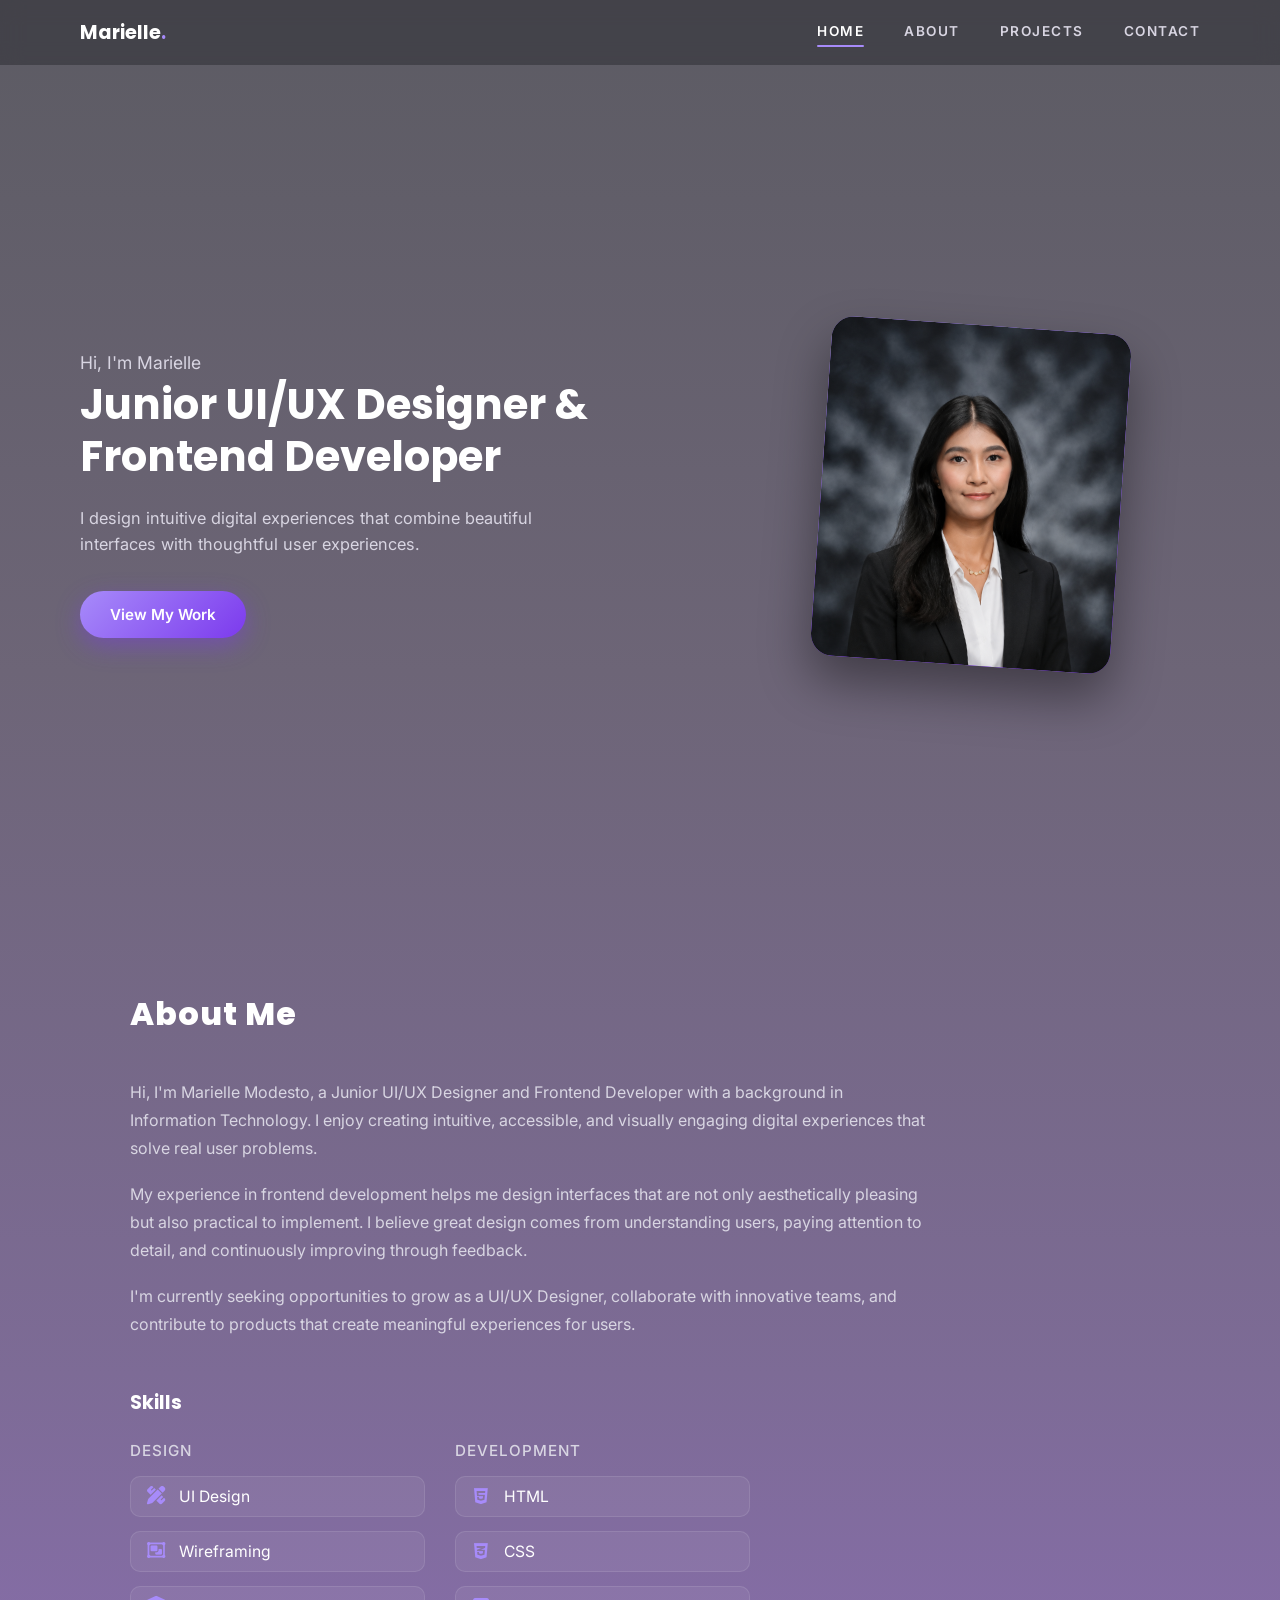
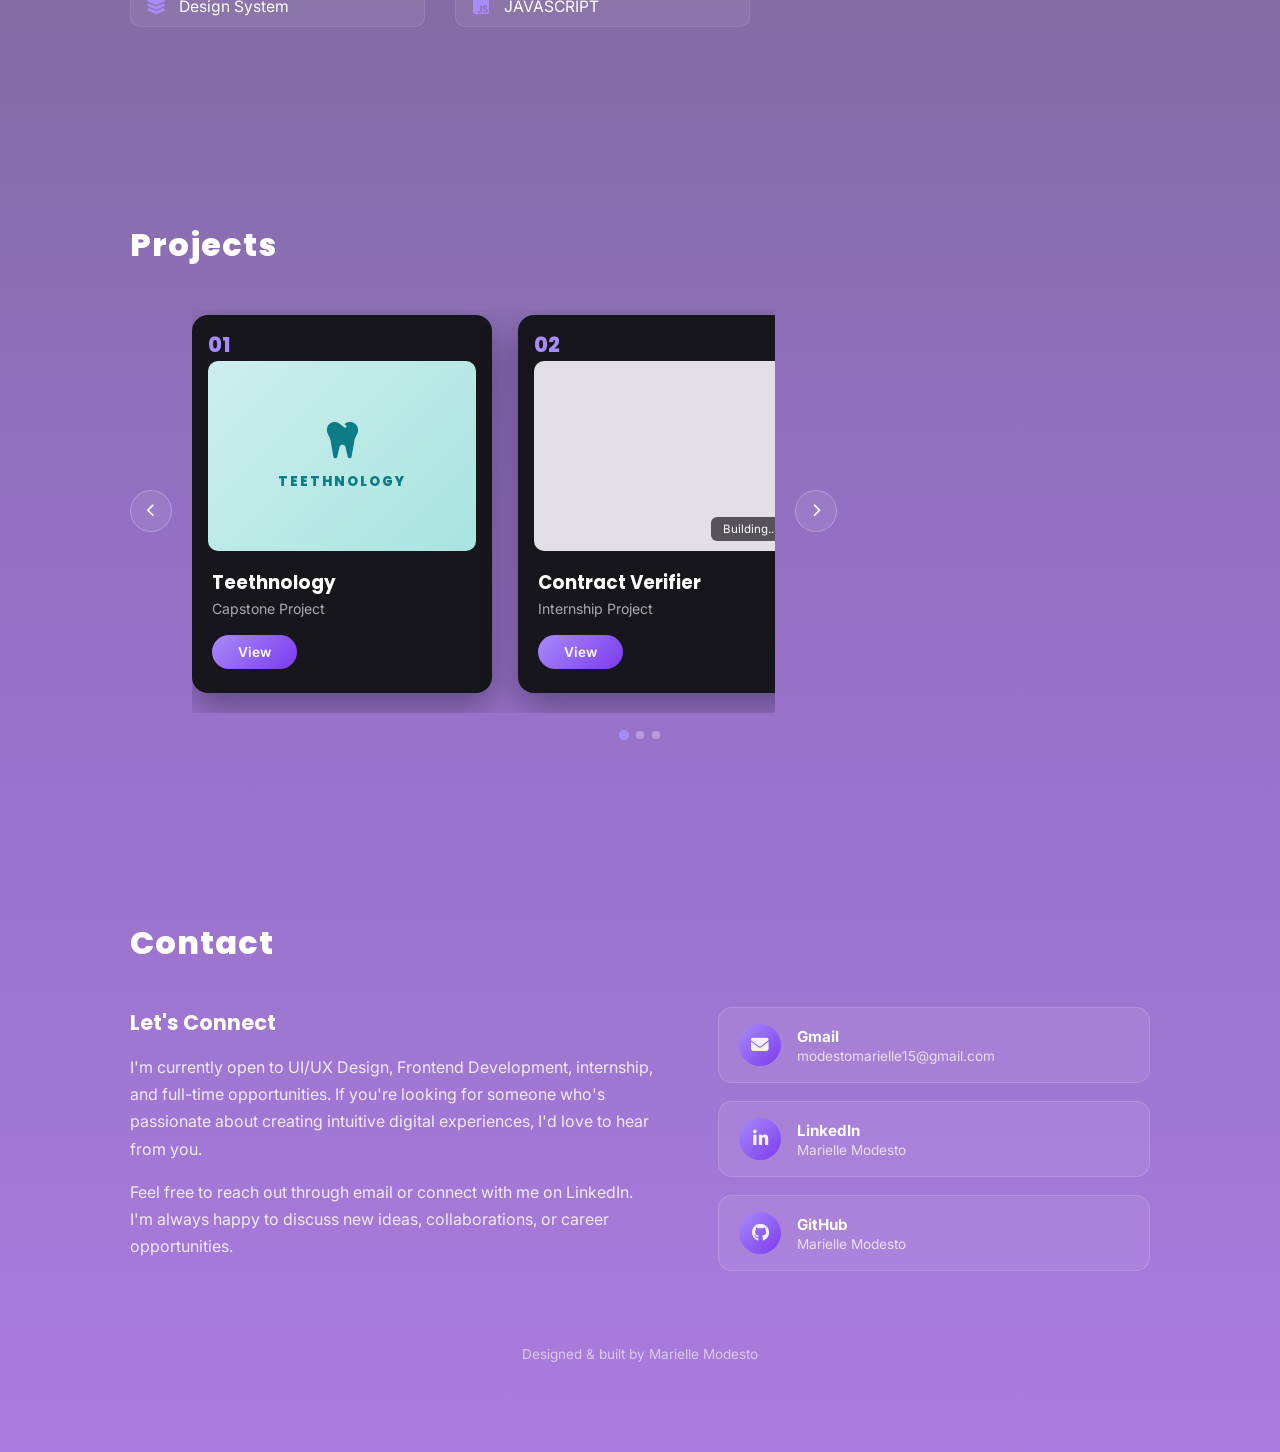
==== Portfolio/index.html @ a18b7d99 "done adding the landing page but not finalized" ====
<!DOCTYPE html>
<html lang="en">
<head>
<meta charset="UTF-8">
<meta name="viewport" content="width=device-width, initial-scale=1.0">
<title>Marielle Modesto | UI/UX Designer & Frontend Developer</title>
<link rel="stylesheet" href="css/landingpage.css">
<link rel="stylesheet" href="https://cdnjs.cloudflare.com/ajax/libs/font-awesome/6.5.1/css/all.min.css">
<link rel="preconnect" href="https://fonts.googleapis.com">
<link href="https://fonts.googleapis.com/css2?family=Poppins:wght@400;500;600;700;800&family=Inter:wght@400;500;600&display=swap" rel="stylesheet">
</head>
<body>

<!-- NAVBAR -->
<header class="navbar" id="navbar">
  <div class="nav-inner">
    <a href="#home" class="logo">Marielle<span>.</span></a>
    <nav class="nav-links" id="navLinks">
      <a href="#home" class="active">Home</a>
      <a href="#about">About</a>
      <a href="#projects">Projects</a>
      <a href="#contact">Contact</a>
    </nav>
    <button class="nav-toggle" id="navToggle" aria-label="Toggle menu">
      <span></span><span></span><span></span>
    </button>
  </div>
</header>

<!-- HERO -->
<section class="hero" id="home">
  <div class="hero-inner">
    <div class="hero-text" data-animate>
      <p class="hero-greet">Hi, I'm Marielle</p>
      <h1 class="hero-title">Junior UI/UX Designer &amp;<br>Frontend Developer</h1>
      <p class="hero-desc">I design intuitive digital experiences that combine beautiful interfaces with thoughtful user experiences.</p>
      <a href="#projects" class="btn-primary">View My Work</a>
    </div>
    <div class="hero-image" data-animate>
      <div class="photo-card">
        <img src="images/profile.png" alt="Portrait of Marielle Modesto">
      </div>
    </div>
  </div>
</section>

<!-- ABOUT -->
<section class="about" id="about">
  <div class="section-inner">
    <h2 class="section-title" data-animate>About Me</h2>

    <div class="about-text" data-animate>
      <p>Hi, I'm Marielle Modesto, a Junior UI/UX Designer and Frontend Developer with a background in Information Technology. I enjoy creating intuitive, accessible, and visually engaging digital experiences that solve real user problems.</p>
      <p>My experience in frontend development helps me design interfaces that are not only aesthetically pleasing but also practical to implement. I believe great design comes from understanding users, paying attention to detail, and continuously improving through feedback.</p>
      <p>I'm currently seeking opportunities to grow as a UI/UX Designer, collaborate with innovative teams, and contribute to products that create meaningful experiences for users.</p>
    </div>

    <div class="skills" data-animate>
      <h3>Skills</h3>
      <div class="skills-grid">
        <div class="skill-group">
          <h4>Design</h4>
          <ul>
            <li><i class="fa-solid fa-pen-ruler"></i> UI Design</li>
            <li><i class="fa-regular fa-object-group"></i> Wireframing</li>
            <li><i class="fa-solid fa-layer-group"></i> Design System</li>
          </ul>
        </div>
        <div class="skill-group">
          <h4>Development</h4>
          <ul>
            <li><i class="fa-brands fa-html5"></i> HTML</li>
            <li><i class="fa-brands fa-css3-alt"></i> CSS</li>
            <li><i class="fa-brands fa-square-js"></i> JAVASCRIPT</li>
          </ul>
        </div>
      </div>
    </div>
  </div>
</section>

<!-- PROJECTS -->
<section class="projects" id="projects">
  <div class="section-inner">
    <h2 class="section-title" data-animate>Projects</h2>

    <div class="carousel-wrap" data-animate>
      <button class="carousel-arrow left" id="prevBtn" aria-label="Previous project">
        <i class="fa-solid fa-chevron-left"></i>
      </button>

      <div class="carousel" id="carousel">

        <article class="project-card">
          <span class="project-num">01</span>
          <div class="project-thumb thumb-teethnology">
            <div class="thumb-mock">
              <i class="fa-solid fa-tooth"></i>
              <p>TEETHNOLOGY</p>
            </div>
          </div>
          <div class="project-body">
            <h3>Teethnology</h3>
            <p>Capstone Project</p>
            <a href="#" class="btn-view">View</a>
          </div>
        </article>

        <article class="project-card">
          <span class="project-num">02</span>
          <div class="project-thumb thumb-placeholder">
            <span class="building-badge">Building....</span>
          </div>
          <div class="project-body">
            <h3>Contract Verifier</h3>
            <p>Internship Project</p>
            <a href="#" class="btn-view">View</a>
          </div>
        </article>

        <article class="project-card">
          <span class="project-num">03</span>
          <div class="project-thumb thumb-placeholder"></div>
          <div class="project-body">
            <h3>Sitetuation</h3>
            <p>Academic Project</p>
            <a href="#" class="btn-view">View</a>
          </div>
        </article>

      </div>

      <button class="carousel-arrow right" id="nextBtn" aria-label="Next project">
        <i class="fa-solid fa-chevron-right"></i>
      </button>
    </div>

    <div class="carousel-dots" id="carouselDots"></div>
  </div>
</section>

<!-- CONTACT -->
<section class="contact" id="contact">
  <div class="section-inner">
    <h2 class="section-title" data-animate>Contact</h2>

    <div class="contact-grid">
      <div class="contact-text" data-animate>
        <h3>Let's Connect</h3>
        <p>I'm currently open to UI/UX Design, Frontend Development, internship, and full-time opportunities. If you're looking for someone who's passionate about creating intuitive digital experiences, I'd love to hear from you.</p>
        <p>Feel free to reach out through email or connect with me on LinkedIn. I'm always happy to discuss new ideas, collaborations, or career opportunities.</p>
      </div>

      <div class="contact-links" data-animate>
        <a href="mailto:modestomarielle15@gmail.com" class="contact-item">
          <span class="icon-circle"><i class="fa-solid fa-envelope"></i></span>
          <span class="contact-detail">
            <strong>Gmail</strong>
            <span>modestomarielle15@gmail.com</span>
          </span>
        </a>
        <a href="#" class="contact-item">
          <span class="icon-circle"><i class="fa-brands fa-linkedin-in"></i></span>
          <span class="contact-detail">
            <strong>LinkedIn</strong>
            <span>Marielle Modesto</span>
          </span>
        </a>
        <a href="#" class="contact-item">
          <span class="icon-circle"><i class="fa-brands fa-github"></i></span>
          <span class="contact-detail">
            <strong>GitHub</strong>
            <span>Marielle Modesto</span>
          </span>
        </a>
      </div>
    </div>

    <p class="footer-note">Designed &amp; built by Marielle Modesto</p>
  </div>
</section>

<button id="backToTop" aria-label="Back to top"><i class="fa-solid fa-arrow-up"></i></button>

<script src="js/scripts.js"></script>
</body>
</html>
---- Portfolio/css/landingpage.css ----
/* ===== RESET & BASE ===== */
* { margin: 0; padding: 0; box-sizing: border-box; }

:root {
  --purple: #8b5cf6;
  --purple-light: #a78bfa;
  --purple-deep: #7c3aed;
  --gray-dark: #5b5b63;
  --gray-mid: #706f7d;
  --text-light: #f4f2f8;
  --text-muted: #d8d5e2;
  --radius: 16px;
  --font-display: 'Poppins', sans-serif;
  --font-body: 'Inter', sans-serif;
}

html { scroll-behavior: smooth; }

body {
  font-family: var(--font-body);
  color: var(--text-light);
  background: linear-gradient(180deg, #5c5b63 0%, #6d6577 22%, #7d6b96 45%, #9370c4 70%, #a97bde 100%);
  overflow-x: hidden;
}

a { text-decoration: none; color: inherit; }
ul { list-style: none; }
img { max-width: 100%; display: block; }

.section-inner {
  max-width: 1100px;
  margin: 0 auto;
  padding: 90px 40px;
}

.section-title {
  font-family: var(--font-display);
  font-weight: 800;
  font-size: 2rem;
  letter-spacing: 1px;
  margin-bottom: 40px;
  color: #fff;
}

/* ===== NAVBAR ===== */
.navbar {
  position: fixed;
  top: 0; left: 0; right: 0;
  z-index: 100;
  background: rgba(55, 54, 61, 0.65);
  backdrop-filter: blur(10px);
  transition: background .3s ease;
}

.nav-inner {
  max-width: 1200px;
  margin: 0 auto;
  padding: 18px 40px;
  display: flex;
  align-items: center;
  justify-content: space-between;
}

.logo {
  font-family: var(--font-display);
  font-weight: 700;
  font-size: 1.2rem;
  color: #fff;
}
.logo span { color: var(--purple-light); }

.nav-links {
  display: flex;
  gap: 40px;
}

.nav-links a {
  font-size: 0.85rem;
  font-weight: 600;
  letter-spacing: 1.5px;
  text-transform: uppercase;
  color: var(--text-muted);
  position: relative;
  padding-bottom: 4px;
  transition: color .25s ease;
}

.nav-links a:hover,
.nav-links a.active {
  color: #fff;
}

.nav-links a.active::after {
  content: "";
  position: absolute;
  left: 0; bottom: -4px;
  width: 100%;
  height: 2px;
  background: var(--purple-light);
  border-radius: 2px;
}

.nav-toggle {
  display: none;
  flex-direction: column;
  gap: 5px;
  background: none;
  border: none;
  cursor: pointer;
}
.nav-toggle span {
  width: 24px;
  height: 2px;
  background: #fff;
  border-radius: 2px;
}

/* ===== HERO ===== */
.hero {
  min-height: 100vh;
  display: flex;
  align-items: center;
  padding-top: 90px;
}

.hero-inner {
  max-width: 1200px;
  margin: 0 auto;
  width: 100%;
  padding: 0 40px;
  display: grid;
  grid-template-columns: 1.15fr 0.85fr;
  align-items: center;
  gap: 40px;
}

.hero-greet {
  font-size: 1.1rem;
  color: var(--text-muted);
  margin-bottom: 6px;
}

.hero-title {
  font-family: var(--font-display);
  font-weight: 700;
  font-size: 2.6rem;
  line-height: 1.25;
  color: #fff;
  margin-bottom: 22px;
}

.hero-desc {
  max-width: 480px;
  color: var(--text-muted);
  font-size: 1.02rem;
  line-height: 1.6;
  margin-bottom: 34px;
}

.btn-primary {
  display: inline-block;
  background: linear-gradient(135deg, var(--purple-light), var(--purple-deep));
  color: #fff;
  font-weight: 600;
  font-size: 0.95rem;
  padding: 14px 30px;
  border-radius: 30px;
  box-shadow: 0 8px 24px rgba(124, 58, 237, 0.45);
  transition: transform .25s ease, box-shadow .25s ease;
}
.btn-primary:hover {
  transform: translateY(-3px);
  box-shadow: 0 12px 30px rgba(124, 58, 237, 0.6);
}

.hero-image {
  display: flex;
  justify-content: center;
}

.photo-card {
  position: relative;
  width: 300px;
  height: 340px;
  border-radius: 22px;
  overflow: hidden;
  transform: rotate(4deg);
  background: linear-gradient(160deg, var(--purple-light), var(--purple-deep) 80%);
  box-shadow: 0 25px 50px rgba(0,0,0,0.4);
  transition: transform .4s ease;
}
.photo-card:hover { transform: rotate(0deg) scale(1.02); }

.photo-card img {
  width: 100%;
  height: 100%;
  object-fit: cover;
  object-position: top center;
}

/* ===== ABOUT ===== */
.about-text p {
  color: var(--text-muted);
  line-height: 1.75;
  margin-bottom: 18px;
  max-width: 800px;
}

.skills { margin-top: 50px; }
.skills h3 {
  font-family: var(--font-display);
  font-size: 1.2rem;
  color: #fff;
  margin-bottom: 24px;
}

.skills-grid {
  display: grid;
  grid-template-columns: repeat(2, minmax(200px, 1fr));
  gap: 30px;
  max-width: 620px;
}

.skill-group h4 {
  font-size: 0.95rem;
  color: var(--text-muted);
  text-transform: uppercase;
  letter-spacing: 1px;
  margin-bottom: 16px;
  font-weight: 500;
}

.skill-group ul li {
  display: flex;
  align-items: center;
  gap: 12px;
  font-size: 0.98rem;
  color: #fff;
  margin-bottom: 14px;
  padding: 10px 14px;
  background: rgba(255,255,255,0.06);
  border: 1px solid rgba(255,255,255,0.1);
  border-radius: 10px;
  transition: transform .2s ease, background .2s ease;
}

.skill-group ul li:hover {
  transform: translateX(6px);
  background: rgba(255,255,255,0.12);
}

.skill-group ul li i {
  font-size: 1.15rem;
  width: 22px;
  text-align: center;
  color: var(--purple-light);
}

/* ===== PROJECTS ===== */
.carousel-wrap {
  position: relative;
  display: flex;
  align-items: center;
  gap: 20px;
}

.carousel {
  display: flex;
  gap: 26px;
  overflow-x: auto;
  scroll-snap-type: x mandatory;
  padding: 6px 4px 20px;
  scrollbar-width: none;
}
.carousel::-webkit-scrollbar { display: none; }

.project-card {
  scroll-snap-align: start;
  flex: 0 0 300px;
  background: #17161c;
  border-radius: var(--radius);
  overflow: hidden;
  position: relative;
  box-shadow: 0 15px 35px rgba(0,0,0,0.35);
  transition: transform .3s ease, box-shadow .3s ease;
}
.project-card:hover {
  transform: translateY(-8px);
  box-shadow: 0 22px 45px rgba(0,0,0,0.5);
}

.project-num {
  position: absolute;
  top: 14px; left: 16px;
  font-family: var(--font-display);
  font-weight: 800;
  font-size: 1.3rem;
  color: var(--purple-light);
  z-index: 2;
}

.project-thumb {
  height: 190px;
  margin: 46px 16px 0;
  border-radius: 10px;
  background: #e7e5ec;
  display: flex;
  align-items: center;
  justify-content: center;
  position: relative;
  overflow: hidden;
}

.thumb-teethnology {
  background: linear-gradient(135deg, #cdeeee, #a9e4de);
}
.thumb-mock {
  display: flex;
  flex-direction: column;
  align-items: center;
  gap: 10px;
  color: #0e7c86;
}
.thumb-mock i { font-size: 2.6rem; }
.thumb-mock p {
  font-family: var(--font-display);
  font-weight: 800;
  letter-spacing: 2px;
  font-size: 0.85rem;
}

.thumb-placeholder { background: #e2e0e6; }

.building-badge {
  position: absolute;
  bottom: 10px; right: 10px;
  background: rgba(60,58,68,0.85);
  color: #fff;
  font-size: 0.72rem;
  padding: 5px 12px;
  border-radius: 6px;
}

.project-body {
  padding: 18px 20px 24px;
}
.project-body h3 {
  font-family: var(--font-display);
  font-size: 1.15rem;
  color: #fff;
  margin-bottom: 4px;
}
.project-body p {
  color: #a9a7b3;
  font-size: 0.88rem;
  margin-bottom: 18px;
}

.btn-view {
  display: inline-block;
  background: linear-gradient(135deg, var(--purple-light), var(--purple-deep));
  color: #fff;
  font-size: 0.85rem;
  font-weight: 600;
  padding: 9px 26px;
  border-radius: 20px;
  transition: transform .2s ease;
}
.btn-view:hover { transform: translateY(-2px); }

.carousel-arrow {
  flex: 0 0 auto;
  width: 42px; height: 42px;
  border-radius: 50%;
  border: 1px solid rgba(255,255,255,0.25);
  background: rgba(255,255,255,0.08);
  color: #fff;
  cursor: pointer;
  display: flex;
  align-items: center;
  justify-content: center;
  transition: background .2s ease, transform .2s ease;
}
.carousel-arrow:hover { background: rgba(255,255,255,0.2); transform: scale(1.08); }

.carousel-dots {
  display: flex;
  gap: 8px;
  justify-content: center;
  margin-top: 18px;
}
.dot {
  width: 8px; height: 8px;
  border-radius: 50%;
  background: rgba(255,255,255,0.3);
  cursor: pointer;
  transition: background .2s ease, transform .2s ease;
}
.dot.active { background: var(--purple-light); transform: scale(1.3); }

/* ===== CONTACT ===== */
.contact-grid {
  display: grid;
  grid-template-columns: 1.1fr 0.9fr;
  gap: 60px;
}

.contact-text h3 {
  font-family: var(--font-display);
  font-size: 1.3rem;
  margin-bottom: 16px;
  color: #fff;
}
.contact-text p {
  color: rgba(255,255,255,0.85);
  line-height: 1.7;
  margin-bottom: 16px;
}

.contact-links {
  display: flex;
  flex-direction: column;
  gap: 18px;
}

.contact-item {
  display: flex;
  align-items: center;
  gap: 16px;
  background: rgba(255,255,255,0.08);
  border: 1px solid rgba(255,255,255,0.15);
  padding: 16px 20px;
  border-radius: 14px;
  transition: transform .2s ease, background .2s ease;
}
.contact-item:hover {
  transform: translateX(6px);
  background: rgba(255,255,255,0.16);
}

.icon-circle {
  width: 42px; height: 42px;
  border-radius: 50%;
  background: linear-gradient(135deg, var(--purple-light), var(--purple-deep));
  display: flex;
  align-items: center;
  justify-content: center;
  font-size: 1.1rem;
  flex-shrink: 0;
}

.contact-detail {
  display: flex;
  flex-direction: column;
  gap: 2px;
}
.contact-detail strong { font-size: 0.95rem; color: #fff; }
.contact-detail span { font-size: 0.85rem; color: rgba(255,255,255,0.75); }

.footer-note {
  text-align: center;
  margin-top: 70px;
  color: rgba(255,255,255,0.6);
  font-size: 0.85rem;
}

/* ===== BACK TO TOP ===== */
#backToTop {
  position: fixed;
  bottom: 28px; right: 28px;
  width: 46px; height: 46px;
  border-radius: 50%;
  border: none;
  background: linear-gradient(135deg, var(--purple-light), var(--purple-deep));
  color: #fff;
  font-size: 1.1rem;
  cursor: pointer;
  opacity: 0;
  visibility: hidden;
  transform: translateY(10px);
  transition: all .3s ease;
  z-index: 90;
  box-shadow: 0 10px 25px rgba(0,0,0,0.35);
}
#backToTop.show { opacity: 1; visibility: visible; transform: translateY(0); }

/* ===== SCROLL ANIMATIONS ===== */
[data-animate] {
  opacity: 0;
  transform: translateY(24px);
  transition: opacity .7s ease, transform .7s ease;
}
[data-animate].in-view {
  opacity: 1;
  transform: translateY(0);
}

/* ===== RESPONSIVE ===== */
@media (max-width: 900px) {
  .hero-inner { grid-template-columns: 1fr; text-align: center; }
  .hero-desc { margin-left: auto; margin-right: auto; }
  .hero-image { order: -1; }
  .skills-grid { grid-template-columns: 1fr; }
  .contact-grid { grid-template-columns: 1fr; }
}

@media (max-width: 720px) {
  .nav-links {
    position: absolute;
    top: 100%; left: 0; right: 0;
    background: rgba(40,39,46,0.97);
    flex-direction: column;
    align-items: center;
    padding: 24px 0;
    gap: 22px;
    transform: translateY(-140%);
    transition: transform .3s ease;
  }
  .nav-links.open { transform: translateY(0); }
  .nav-toggle { display: flex; }
  .hero-title { font-size: 2rem; }
  .section-inner { padding: 70px 24px; }
  .photo-card { width: 240px; height: 270px; }
}
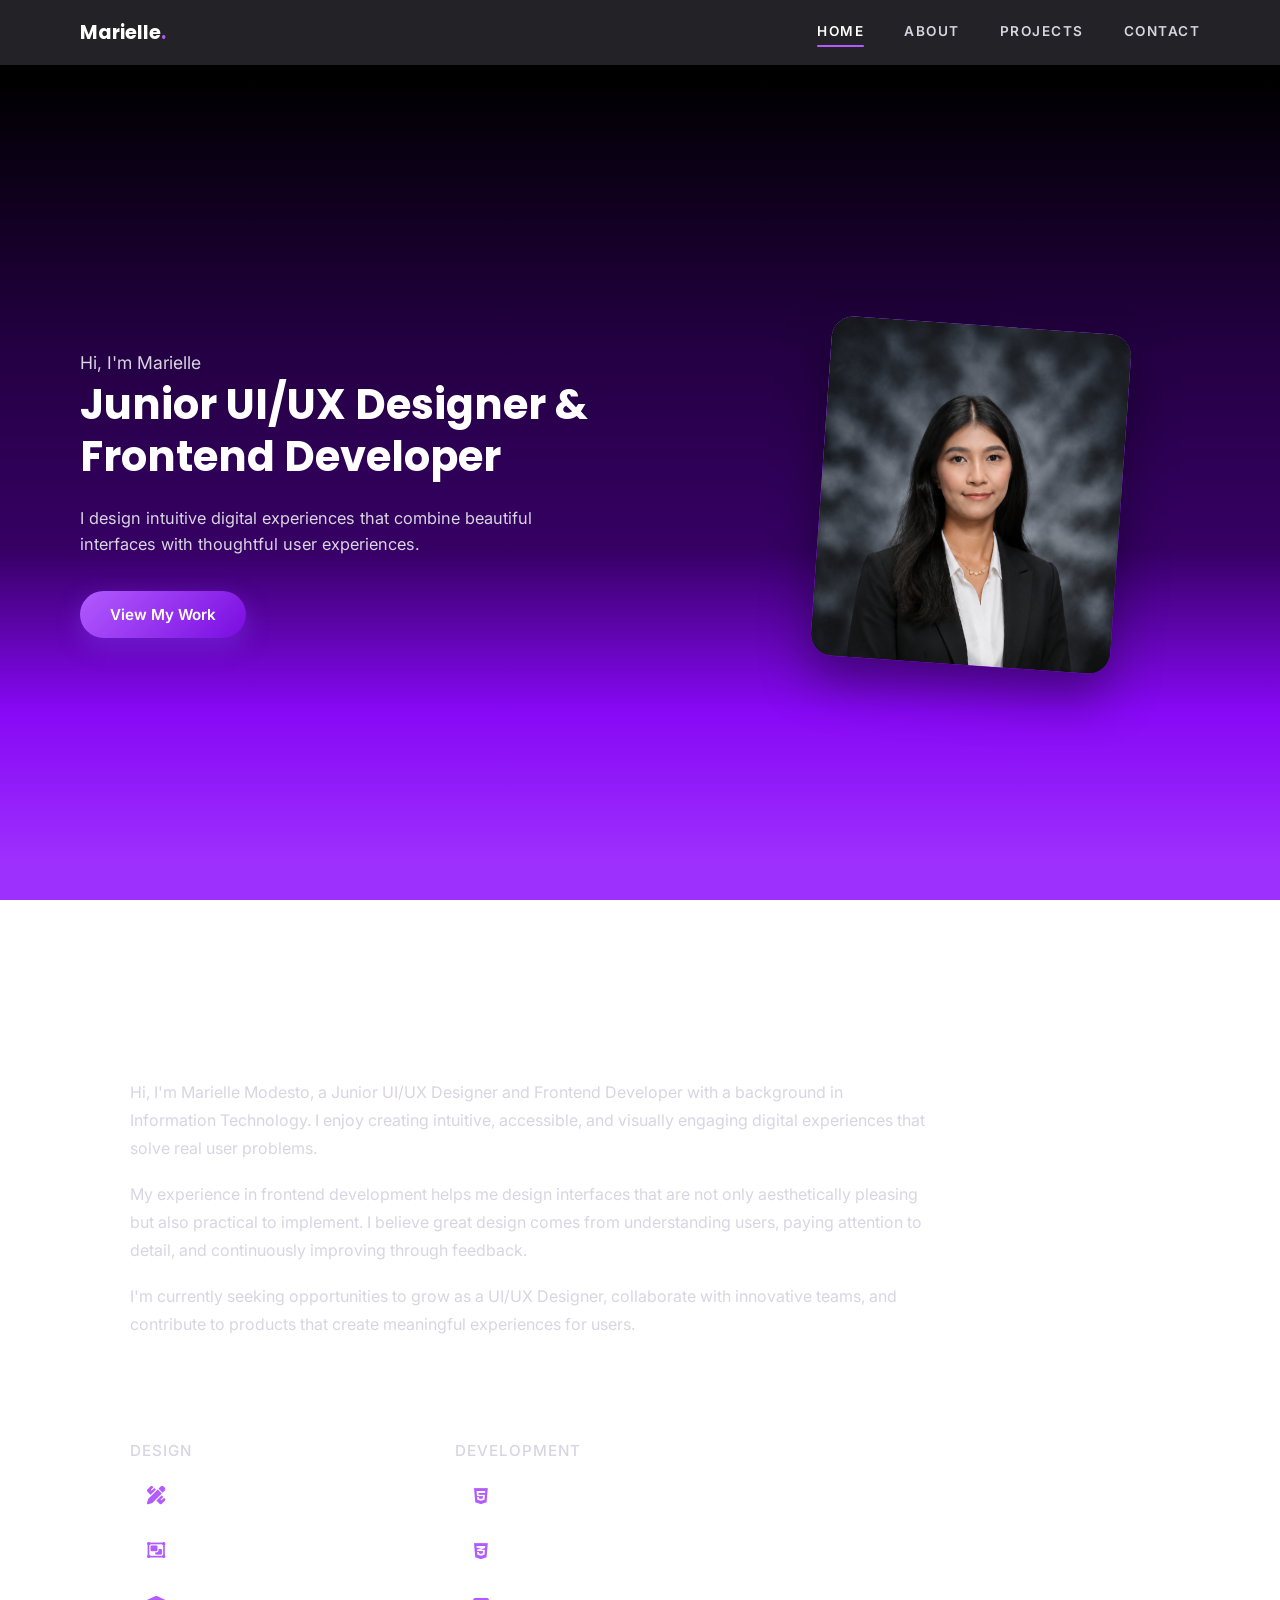
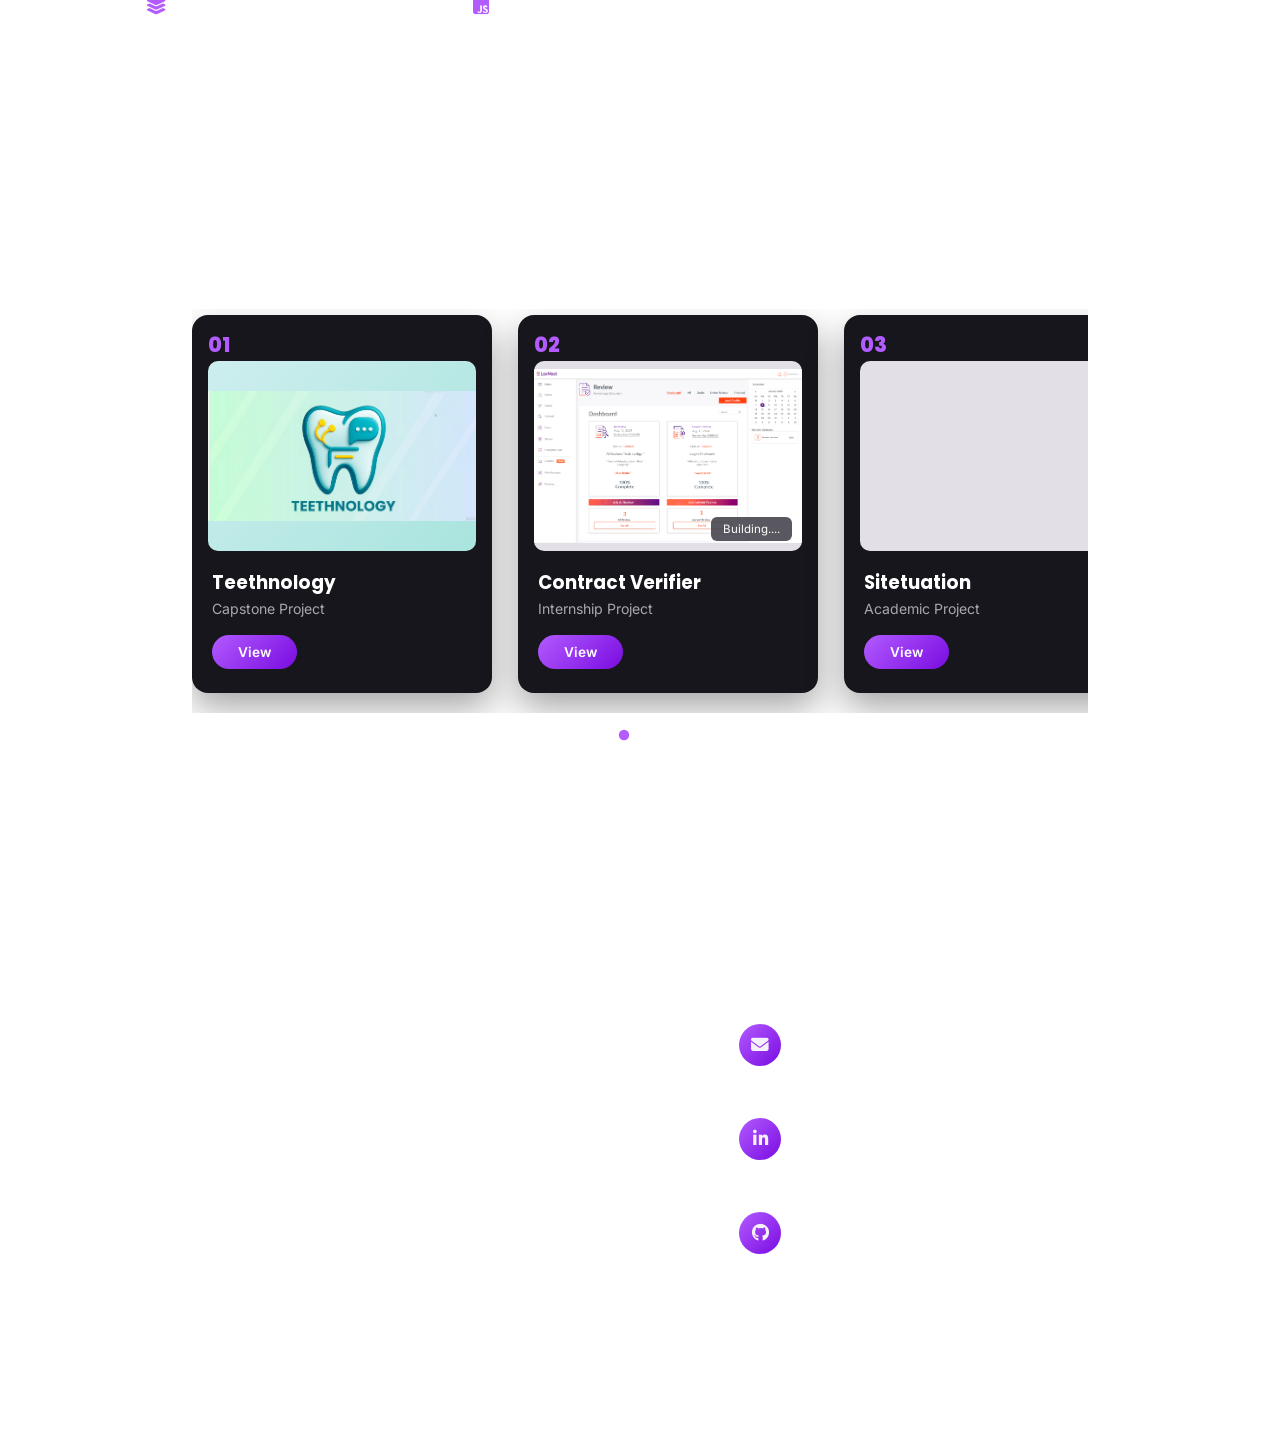
==== commit 2bb0a373: "adding images" ====
--- a/Portfolio/index.html
+++ b/Portfolio/index.html
@@ -95,8 +95,8 @@
           <span class="project-num">01</span>
           <div class="project-thumb thumb-teethnology">
             <div class="thumb-mock">
-              <i class="fa-solid fa-tooth"></i>
-              <p>TEETHNOLOGY</p>
+              <img src="images/Teethnology_logo.png" alt="Teethnology Project">
+              
             </div>
           </div>
           <div class="project-body">
@@ -109,6 +109,9 @@
         <article class="project-card">
           <span class="project-num">02</span>
           <div class="project-thumb thumb-placeholder">
+            <div class="thumb-mock">
+              <img src="images/Dashboard.png" alt="Contract Verifier Project">
+            </div>
             <span class="building-badge">Building....</span>
           </div>
           <div class="project-body">
--- a/Portfolio/css/landingpage.css
+++ b/Portfolio/css/landingpage.css
@@ -2,9 +2,9 @@
 * { margin: 0; padding: 0; box-sizing: border-box; }
 
 :root {
-  --purple: #8b5cf6;
-  --purple-light: #a78bfa;
-  --purple-deep: #7c3aed;
+  --purple: #9e30fe;
+  --purple-light: #b25bff;
+  --purple-deep: #7a0ce0;
   --gray-dark: #5b5b63;
   --gray-mid: #706f7d;
   --text-light: #f4f2f8;
@@ -19,7 +19,8 @@
 body {
   font-family: var(--font-body);
   color: var(--text-light);
-  background: linear-gradient(180deg, #5c5b63 0%, #6d6577 22%, #7d6b96 45%, #9370c4 70%, #a97bde 100%);
+  background: linear-gradient(180deg, #000000 9%, #240043 39%, #360064 61%, #8708f5 79%, #9e30fe 96%);
+  background-attachment: fixed;
   overflow-x: hidden;
 }
 
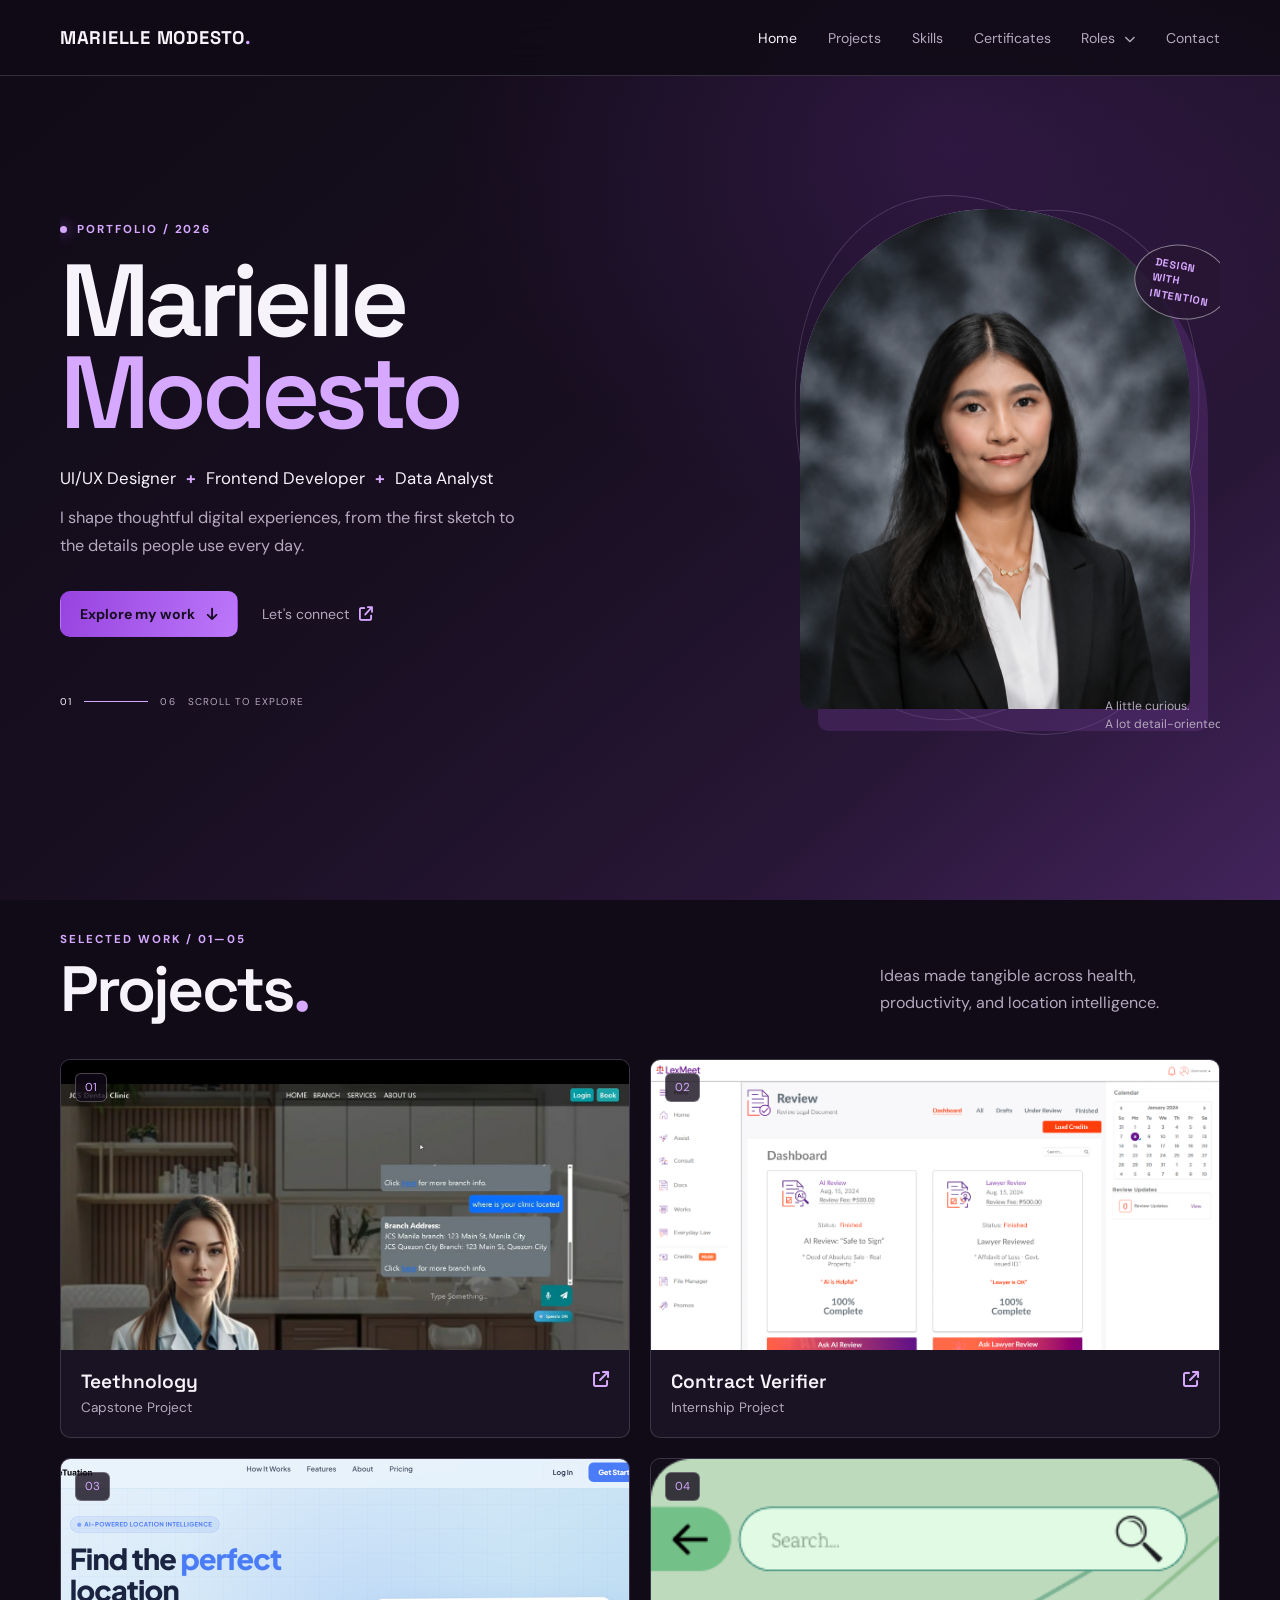
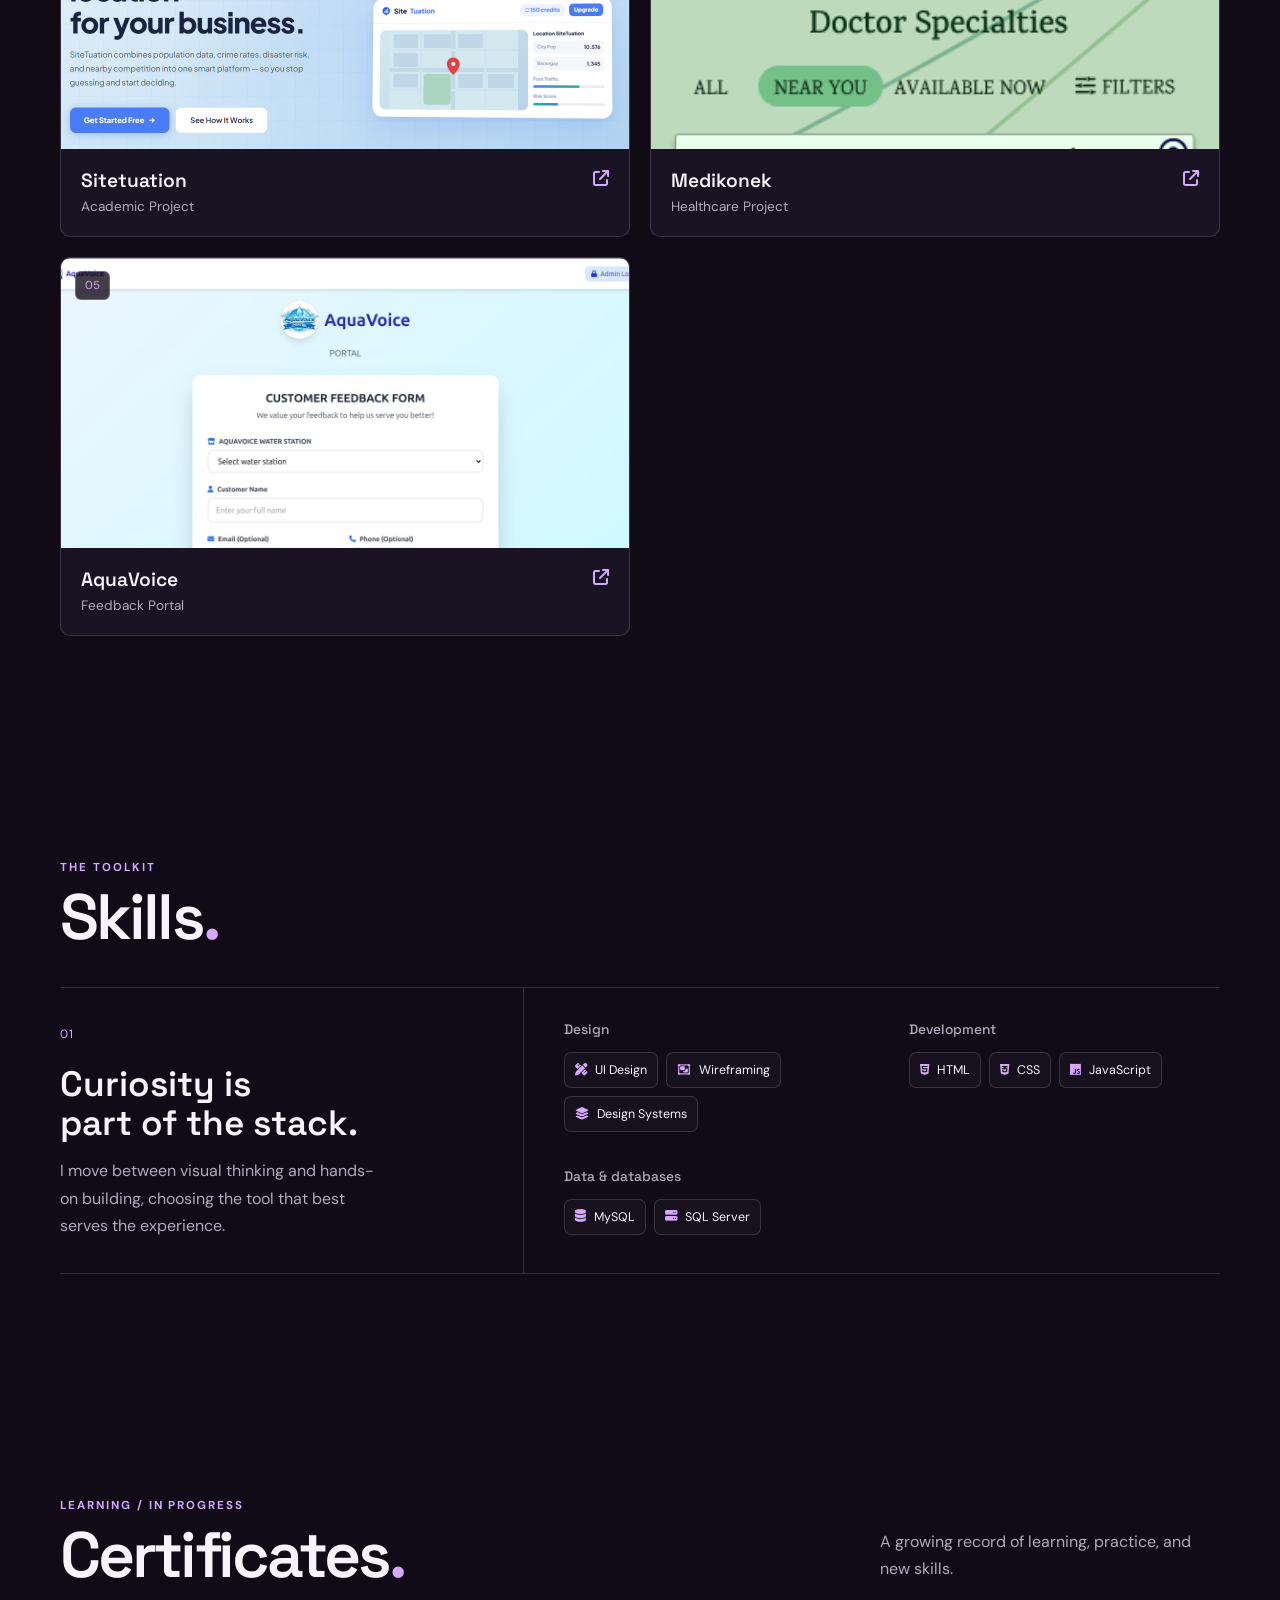
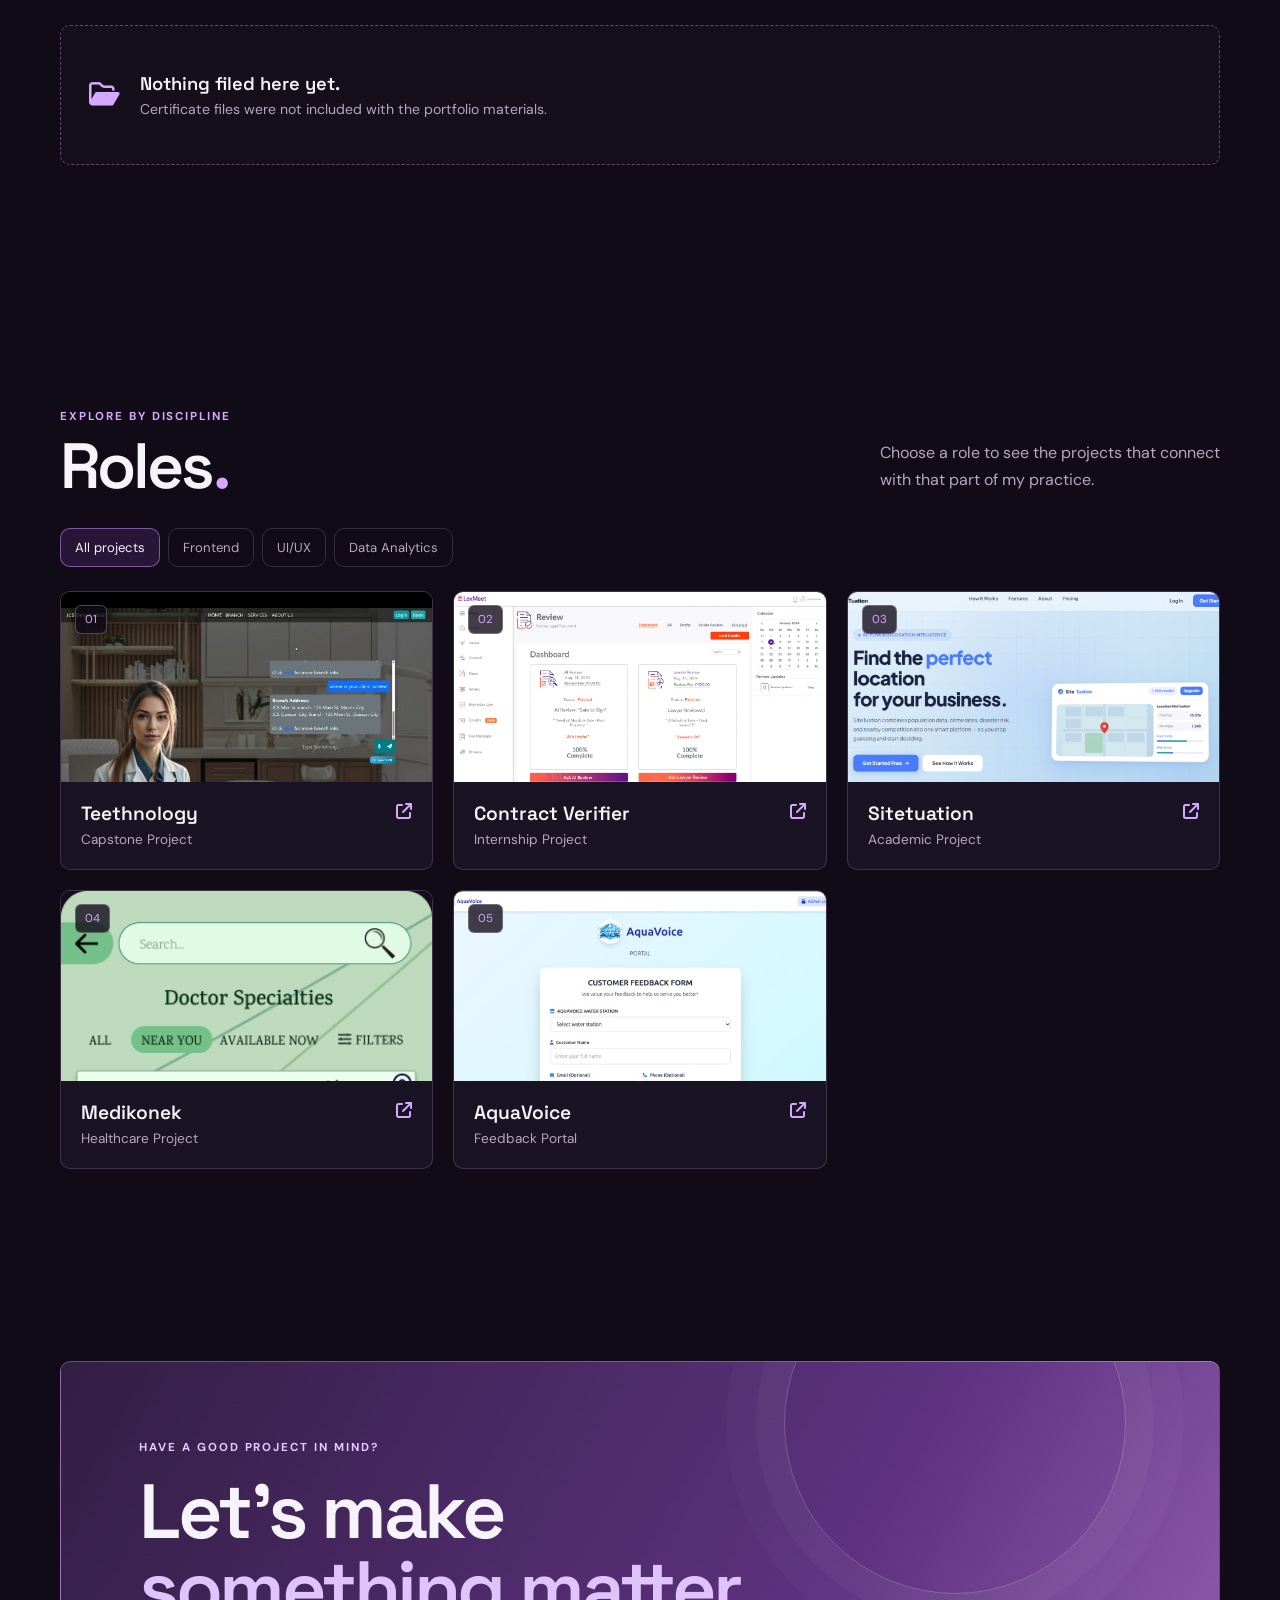
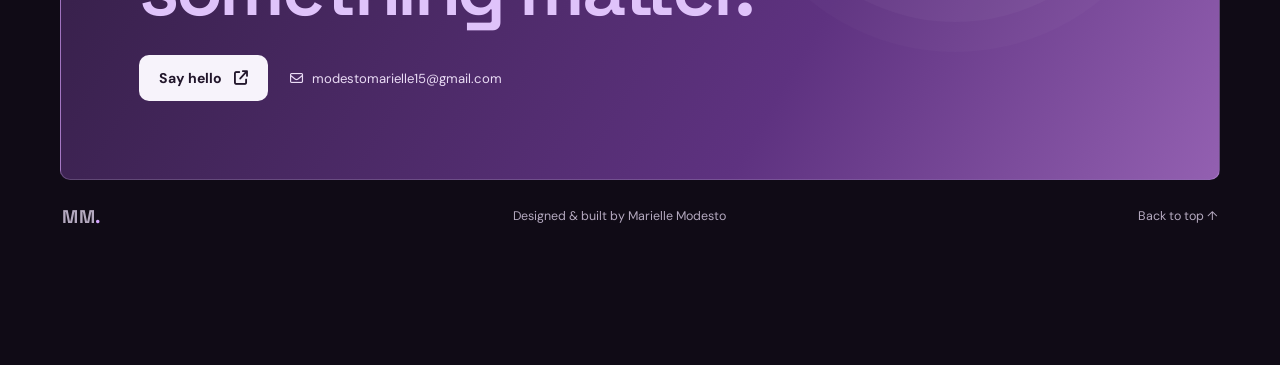
==== commit cb7be27d: "Build and fix the portfolio" ====
--- a/Portfolio/index.html
+++ b/Portfolio/index.html
@@ -1,190 +1,121 @@
 <!DOCTYPE html>
 <html lang="en">
 <head>
-<meta charset="UTF-8">
-<meta name="viewport" content="width=device-width, initial-scale=1.0">
-<title>Marielle Modesto | UI/UX Designer & Frontend Developer</title>
-<link rel="stylesheet" href="css/landingpage.css">
-<link rel="stylesheet" href="https://cdnjs.cloudflare.com/ajax/libs/font-awesome/6.5.1/css/all.min.css">
-<link rel="preconnect" href="https://fonts.googleapis.com">
-<link href="https://fonts.googleapis.com/css2?family=Poppins:wght@400;500;600;700;800&family=Inter:wght@400;500;600&display=swap" rel="stylesheet">
+  <meta charset="UTF-8">
+  <meta name="viewport" content="width=device-width, initial-scale=1.0">
+  <meta name="theme-color" content="#100b16">
+  <meta name="description" content="Marielle Modesto's portfolio: frontend, UI/UX, and data analytics projects.">
+  <title>Marielle Modesto | Portfolio</title>
+  <link rel="preconnect" href="https://fonts.googleapis.com">
+  <link rel="preconnect" href="https://fonts.gstatic.com" crossorigin>
+  <link href="https://fonts.googleapis.com/css2?family=DM+Sans:wght@400;500;600;700&family=Space+Grotesk:wght@400;500;600;700&display=swap" rel="stylesheet">
+  <link rel="stylesheet" href="https://cdnjs.cloudflare.com/ajax/libs/font-awesome/6.5.1/css/all.min.css">
+  <link rel="stylesheet" href="css/portfolio.css">
 </head>
 <body>
-
-<!-- NAVBAR -->
-<header class="navbar" id="navbar">
-  <div class="nav-inner">
-    <a href="#home" class="logo">Marielle<span>.</span></a>
-    <nav class="nav-links" id="navLinks">
-      <a href="#home" class="active">Home</a>
-      <a href="#about">About</a>
+  <header class="site-header">
+    <a class="wordmark" href="#home" aria-label="Marielle Modesto, home">MARIELLE MODESTO<span>.</span></a>
+    <button class="menu-toggle" id="menuToggle" type="button" aria-label="Open navigation" aria-expanded="false"><i class="fa-solid fa-bars"></i></button>
+    <nav class="main-nav" id="mainNav" aria-label="Main navigation">
+      <a href="#home">Home</a>
       <a href="#projects">Projects</a>
+      <a href="#skills">Skills</a>
+      <a href="#certificates">Certificates</a>
+      <div class="roles-menu">
+        <button type="button" id="rolesMenuButton" aria-expanded="false" aria-controls="rolesMenu">Roles <i class="fa-solid fa-chevron-down"></i></button>
+        <div class="roles-menu-panel" id="rolesMenu" hidden>
+          <button type="button" data-role-filter="Frontend">Frontend</button>
+          <button type="button" data-role-filter="UI/UX">UI/UX</button>
+          <button type="button" data-role-filter="Data Analytics">Data Analytics</button>
+        </div>
+      </div>
       <a href="#contact">Contact</a>
     </nav>
-    <button class="nav-toggle" id="navToggle" aria-label="Toggle menu">
-      <span></span><span></span><span></span>
-    </button>
-  </div>
-</header>
+  </header>
 
-<!-- HERO -->
-<section class="hero" id="home">
-  <div class="hero-inner">
-    <div class="hero-text" data-animate>
-      <p class="hero-greet">Hi, I'm Marielle</p>
-      <h1 class="hero-title">Junior UI/UX Designer &amp;<br>Frontend Developer</h1>
-      <p class="hero-desc">I design intuitive digital experiences that combine beautiful interfaces with thoughtful user experiences.</p>
-      <a href="#projects" class="btn-primary">View My Work</a>
-    </div>
-    <div class="hero-image" data-animate>
-      <div class="photo-card">
-        <img src="images/profile.png" alt="Portrait of Marielle Modesto">
+  <main>
+    <section class="hero section-shell" id="home">
+      <div class="hero-copy">
+        <p class="eyebrow"><span></span> PORTFOLIO / 2026</p>
+        <h1>Marielle<br><span>Modesto</span></h1>
+        <p class="hero-role">UI/UX Designer <b>+</b> Frontend Developer <b>+</b> Data Analyst</p>
+        <p class="hero-summary">I shape thoughtful digital experiences, from the first sketch to the details people use every day.</p>
+        <div class="hero-actions">
+          <a class="button button-primary" href="#projects">Explore my work <i class="fa-solid fa-arrow-down"></i></a>
+          <a class="text-link" href="#contact">Let's connect <i class="fa-solid fa-arrow-up-right-from-square"></i></a>
+        </div>
+        <div class="hero-index"><span>01</span><span class="index-line"></span><span>06</span><span>SCROLL TO EXPLORE</span></div>
       </div>
-    </div>
-  </div>
-</section>
+      <div class="hero-portrait">
+        <div class="portrait-frame"><img src="images/profile.png" alt="Portrait of Marielle Modesto"></div>
+        <div class="portrait-stamp">DESIGN<br>WITH<br>INTENTION</div>
+        <p class="portrait-caption">A little curious.<br>A lot detail-oriented.</p>
+        <span class="hero-orbit orbit-one"></span><span class="hero-orbit orbit-two"></span>
+      </div>
+    </section>
 
-<!-- ABOUT -->
-<section class="about" id="about">
-  <div class="section-inner">
-    <h2 class="section-title" data-animate>About Me</h2>
+    <section class="projects section-shell section-block" id="projects">
+      <div class="section-heading">
+        <div><p class="eyebrow">SELECTED WORK / 01—05</p><h2>Projects<span class="accent-dot">.</span></h2></div>
+        <p>Ideas made tangible across health, productivity, and location intelligence.</p>
+      </div>
+      <div class="project-grid" id="projectGrid" aria-live="polite"></div>
+    </section>
 
-    <div class="about-text" data-animate>
-      <p>Hi, I'm Marielle Modesto, a Junior UI/UX Designer and Frontend Developer with a background in Information Technology. I enjoy creating intuitive, accessible, and visually engaging digital experiences that solve real user problems.</p>
-      <p>My experience in frontend development helps me design interfaces that are not only aesthetically pleasing but also practical to implement. I believe great design comes from understanding users, paying attention to detail, and continuously improving through feedback.</p>
-      <p>I'm currently seeking opportunities to grow as a UI/UX Designer, collaborate with innovative teams, and contribute to products that create meaningful experiences for users.</p>
-    </div>
+    <section class="skills section-shell section-block" id="skills">
+      <div class="section-heading">
+        <div><p class="eyebrow">THE TOOLKIT</p><h2>Skills<span class="accent-dot">.</span></h2></div>
 
-    <div class="skills" data-animate>
-      <h3>Skills</h3>
-      <div class="skills-grid">
-        <div class="skill-group">
-          <h4>Design</h4>
-          <ul>
-            <li><i class="fa-solid fa-pen-ruler"></i> UI Design</li>
-            <li><i class="fa-regular fa-object-group"></i> Wireframing</li>
-            <li><i class="fa-solid fa-layer-group"></i> Design System</li>
-          </ul>
-        </div>
-        <div class="skill-group">
-          <h4>Development</h4>
-          <ul>
-            <li><i class="fa-brands fa-html5"></i> HTML</li>
-            <li><i class="fa-brands fa-css3-alt"></i> CSS</li>
-            <li><i class="fa-brands fa-square-js"></i> JAVASCRIPT</li>
-          </ul>
+      </div>
+      <div class="skills-layout">
+        <div class="skills-intro"><span class="skills-number">01</span><h3>Curiosity is<br>part of the stack.</h3><p>I move between visual thinking and hands-on building, choosing the tool that best serves the experience.</p></div>
+        <div class="skill-groups">
+          <div class="skill-group"><h3>Design</h3><div class="skill-list"><span><i class="fa-solid fa-pen-ruler"></i> UI Design</span><span><i class="fa-regular fa-object-group"></i> Wireframing</span><span><i class="fa-solid fa-layer-group"></i> Design Systems</span></div></div>
+          <div class="skill-group"><h3>Development</h3><div class="skill-list"><span><i class="fa-brands fa-html5"></i> HTML</span><span><i class="fa-brands fa-css3-alt"></i> CSS</span><span><i class="fa-brands fa-js"></i> JavaScript</span></div></div>
+          <div class="skill-group"><h3>Data &amp; databases</h3><div class="skill-list"><span><i class="fa-solid fa-database"></i> MySQL</span><span><i class="fa-solid fa-server"></i> SQL Server</span></div></div>
         </div>
       </div>
-    </div>
+    </section>
+
+    <section class="certificates section-shell section-block" id="certificates">
+      <div class="section-heading">
+        <div><p class="eyebrow">LEARNING / IN PROGRESS</p><h2>Certificates<span class="accent-dot">.</span></h2></div>
+        <p>A growing record of learning, practice, and new skills.</p>
+      </div>
+      <div class="empty-certificates"><i class="fa-regular fa-folder-open"></i><div><h3>Nothing filed here yet.</h3><p>Certificate files were not included with the portfolio materials.</p></div></div>
+      <div class="certificate-grid" id="certificateGrid"></div>
+    </section>
+
+    <section class="roles section-shell section-block" id="roles">
+      <div class="section-heading">
+        <div><p class="eyebrow">EXPLORE BY DISCIPLINE</p><h2>Roles<span class="accent-dot">.</span></h2></div>
+        <p>Choose a role to see the projects that connect with that part of my practice.</p>
+      </div>
+      <div class="role-filters" role="group" aria-label="Filter projects by role">
+        <button class="role-filter active" type="button" data-role-filter="All">All projects</button>
+        <button class="role-filter" type="button" data-role-filter="Frontend">Frontend</button>
+        <button class="role-filter" type="button" data-role-filter="UI/UX">UI/UX</button>
+        <button class="role-filter" type="button" data-role-filter="Data Analytics">Data Analytics</button>
+      </div>
+      <div class="project-grid role-project-grid" id="roleProjectGrid" aria-live="polite"></div>
+    </section>
+
+    <section class="contact section-shell section-block" id="contact">
+      <div class="contact-panel">
+        <p class="eyebrow">HAVE A GOOD PROJECT IN MIND?</p>
+        <h2>Let's make<br><span>something matter.</span></h2>
+        <a class="button button-light" href="mailto:modestomarielle15@gmail.com">Say hello <i class="fa-solid fa-arrow-up-right-from-square"></i></a>
+        <div class="contact-email"><i class="fa-regular fa-envelope"></i> modestomarielle15@gmail.com</div>
+      </div>
+      <footer><a class="wordmark" href="#home">MM<span>.</span></a><span>Designed &amp; built by Marielle Modesto</span><a href="#home">Back to top ↑</a></footer>
+    </section>
+  </main>
+
+  <div class="certificate-modal" id="certificateModal" role="dialog" aria-modal="true" aria-labelledby="certificateModalTitle" hidden>
+    <button class="modal-backdrop" type="button" data-close-modal aria-label="Close certificate preview"></button>
+    <div class="modal-content"><button class="modal-close" type="button" data-close-modal aria-label="Close"><i class="fa-solid fa-xmark"></i></button><h2 id="certificateModalTitle"></h2><img id="certificatePreview" alt="Certificate preview"><a id="certificateOpen" class="button button-primary" target="_blank" rel="noopener">Open certificate <i class="fa-solid fa-arrow-up-right-from-square"></i></a></div>
   </div>
-</section>
-
-<!-- PROJECTS -->
-<section class="projects" id="projects">
-  <div class="section-inner">
-    <h2 class="section-title" data-animate>Projects</h2>
-
-    <div class="carousel-wrap" data-animate>
-      <button class="carousel-arrow left" id="prevBtn" aria-label="Previous project">
-        <i class="fa-solid fa-chevron-left"></i>
-      </button>
-
-      <div class="carousel" id="carousel">
-
-        <article class="project-card">
-          <span class="project-num">01</span>
-          <div class="project-thumb thumb-teethnology">
-            <div class="thumb-mock">
-              <img src="images/Teethnology_logo.png" alt="Teethnology Project">
-              
-            </div>
-          </div>
-          <div class="project-body">
-            <h3>Teethnology</h3>
-            <p>Capstone Project</p>
-            <a href="#" class="btn-view">View</a>
-          </div>
-        </article>
-
-        <article class="project-card">
-          <span class="project-num">02</span>
-          <div class="project-thumb thumb-placeholder">
-            <div class="thumb-mock">
-              <img src="images/Dashboard.png" alt="Contract Verifier Project">
-            </div>
-            <span class="building-badge">Building....</span>
-          </div>
-          <div class="project-body">
-            <h3>Contract Verifier</h3>
-            <p>Internship Project</p>
-            <a href="#" class="btn-view">View</a>
-          </div>
-        </article>
-
-        <article class="project-card">
-          <span class="project-num">03</span>
-          <div class="project-thumb thumb-placeholder"></div>
-          <div class="project-body">
-            <h3>Sitetuation</h3>
-            <p>Academic Project</p>
-            <a href="#" class="btn-view">View</a>
-          </div>
-        </article>
-
-      </div>
-
-      <button class="carousel-arrow right" id="nextBtn" aria-label="Next project">
-        <i class="fa-solid fa-chevron-right"></i>
-      </button>
-    </div>
-
-    <div class="carousel-dots" id="carouselDots"></div>
-  </div>
-</section>
-
-<!-- CONTACT -->
-<section class="contact" id="contact">
-  <div class="section-inner">
-    <h2 class="section-title" data-animate>Contact</h2>
-
-    <div class="contact-grid">
-      <div class="contact-text" data-animate>
-        <h3>Let's Connect</h3>
-        <p>I'm currently open to UI/UX Design, Frontend Development, internship, and full-time opportunities. If you're looking for someone who's passionate about creating intuitive digital experiences, I'd love to hear from you.</p>
-        <p>Feel free to reach out through email or connect with me on LinkedIn. I'm always happy to discuss new ideas, collaborations, or career opportunities.</p>
-      </div>
-
-      <div class="contact-links" data-animate>
-        <a href="mailto:modestomarielle15@gmail.com" class="contact-item">
-          <span class="icon-circle"><i class="fa-solid fa-envelope"></i></span>
-          <span class="contact-detail">
-            <strong>Gmail</strong>
-            <span>modestomarielle15@gmail.com</span>
-          </span>
-        </a>
-        <a href="#" class="contact-item">
-          <span class="icon-circle"><i class="fa-brands fa-linkedin-in"></i></span>
-          <span class="contact-detail">
-            <strong>LinkedIn</strong>
-            <span>Marielle Modesto</span>
-          </span>
-        </a>
-        <a href="#" class="contact-item">
-          <span class="icon-circle"><i class="fa-brands fa-github"></i></span>
-          <span class="contact-detail">
-            <strong>GitHub</strong>
-            <span>Marielle Modesto</span>
-          </span>
-        </a>
-      </div>
-    </div>
-
-    <p class="footer-note">Designed &amp; built by Marielle Modesto</p>
-  </div>
-</section>
-
-<button id="backToTop" aria-label="Back to top"><i class="fa-solid fa-arrow-up"></i></button>
-
-<script src="js/scripts.js"></script>
+  <script src="js/project-data.js"></script>
+  <script src="js/portfolio.js"></script>
 </body>
-</html>
+</html>
--- a/Portfolio/css/portfolio.css
+++ b/Portfolio/css/portfolio.css
@@ -0,0 +1,188 @@
+* { box-sizing: border-box; }
+
+:root {
+  color-scheme: dark;
+  --ink: #100b16;
+  --panel: #1c1425;
+  --panel-soft: #261a32;
+  --purple: #a855f7;
+  --purple-light: #d6a8ff;
+  --white: #f7f3fb;
+  --muted: #b4a9bf;
+  --line: rgba(242, 225, 255, .16);
+  --display: 'Space Grotesk', sans-serif;
+  --body: 'DM Sans', sans-serif;
+  --radius: 10px;
+}
+
+html { scroll-behavior: smooth; scroll-padding-top: 86px; }
+body { margin: 0; min-width: 320px; background: var(--ink); color: var(--white); font-family: var(--body); }
+body::before { position: fixed; z-index: -1; inset: 0; content: ''; pointer-events: none; background: radial-gradient(ellipse at 74% 16%, rgba(112, 48, 157, .25), transparent 37%), linear-gradient(140deg, #100b16 4%, #180f21 47%, #281636 76%, #63358b 130%); }
+a { color: inherit; text-decoration: none; }
+button { color: inherit; font: inherit; }
+img { display: block; max-width: 100%; }
+.section-shell { width: min(1160px, calc(100% - 64px)); margin-inline: auto; }
+.section-block { padding-block: 112px; }
+.site-header { position: fixed; z-index: 20; inset: 0 0 auto; height: 76px; display: flex; align-items: center; justify-content: space-between; padding-inline: max(32px, calc((100vw - 1160px) / 2)); border-bottom: 1px solid var(--line); background: rgba(16, 11, 22, .86); backdrop-filter: blur(18px); }
+.wordmark { font: 700 1.15rem var(--display); letter-spacing: .04em; }
+.wordmark span, .accent-dot { color: var(--purple-light); }
+.main-nav { height: 100%; display: flex; align-items: center; gap: clamp(15px, 2.4vw, 34px); }
+.main-nav > a, .roles-menu > button { color: var(--muted); font-size: .88rem; transition: color .2s ease; }
+.main-nav > a:hover, .main-nav > a.active, .roles-menu > button:hover { color: var(--white); }
+.roles-menu { position: relative; height: 100%; display: grid; align-items: center; }
+.roles-menu > button { padding: 10px 0; border: 0; background: transparent; cursor: pointer; }
+.roles-menu > button i { margin-left: 5px; font-size: .7rem; }
+.roles-menu-panel { position: absolute; top: 62px; left: -18px; width: 180px; padding: 7px; border: 1px solid var(--line); border-radius: var(--radius); background: #20172a; box-shadow: 0 14px 34px #08050b88; }
+.roles-menu-panel[hidden] { display: none; }
+.roles-menu-panel button { width: 100%; padding: 10px; border: 0; border-radius: 6px; background: none; color: var(--muted); text-align: left; cursor: pointer; }
+.roles-menu-panel button:hover { background: #ffffff12; color: white; }
+.menu-toggle { display: none; border: 0; background: transparent; font-size: 1.2rem; }
+.hero { min-height: min(820px, 100svh); padding-top: 110px; display: grid; grid-template-columns: 1.08fr .92fr; align-items: center; gap: 40px; overflow: clip; }
+.hero-copy { position: relative; z-index: 1; padding-block: 42px; }
+.eyebrow { margin: 0 0 18px; color: var(--purple-light); font-size: .72rem; font-weight: 700; letter-spacing: .17em; }
+.hero .eyebrow { display: flex; align-items: center; gap: 10px; }
+.hero .eyebrow span { width: 7px; aspect-ratio: 1; border-radius: 50%; background: var(--purple-light); box-shadow: 0 0 14px var(--purple); }
+.hero h1 { margin: 0; font: 600 clamp(4rem, 8vw, 7.5rem)/.9 var(--display); letter-spacing: -.055em; }
+.hero h1 span { color: var(--purple-light); }
+.hero-role { margin: 27px 0 15px; font-size: 1.05rem; }
+.hero-role b { padding-inline: 6px; color: var(--purple-light); }
+.hero-summary { max-width: 470px; margin: 0; color: var(--muted); font-size: 1.02rem; line-height: 1.75; }
+.hero-actions { display: flex; align-items: center; gap: 24px; margin-top: 30px; }
+.button { min-height: 46px; display: inline-flex; align-items: center; justify-content: center; gap: 12px; padding: 0 19px; border: 1px solid transparent; border-radius: var(--radius); font-size: .88rem; font-weight: 700; transition: transform .2s ease, background .2s ease; }
+.button:hover { transform: translateY(-2px); }
+.button-primary { background: linear-gradient(110deg, #9742df, #bc78fa); color: #170d20; }
+.button-light { background: var(--white); color: #22162b; }
+.text-link { color: var(--muted); font-size: .88rem; }
+.text-link i { margin-left: 5px; color: var(--purple-light); }
+.hero-index { display: flex; align-items: center; gap: 12px; margin-top: 58px; color: var(--muted); font-size: .62rem; letter-spacing: .12em; }
+.hero-index span:first-child { color: var(--white); }
+.index-line { width: 64px; height: 1px; background: var(--purple-light); }
+.hero-portrait { position: relative; width: min(100%, 450px); justify-self: end; padding: 22px 30px 34px; }
+.portrait-frame { position: relative; z-index: 1; aspect-ratio: .78; overflow: hidden; border-radius: 190px 190px 10px 10px; background: linear-gradient(160deg, #d1a5f5, #392347 80%); box-shadow: 18px 22px 0 #6c399155; }
+.portrait-frame img { width: 100%; height: 100%; object-fit: cover; object-position: center 18%; }
+.portrait-stamp { position: absolute; z-index: 2; top: 58px; right: -10px; padding: 13px 17px; border: 1px solid #ffffff75; border-radius: 50%; background: #271633d9; color: var(--purple-light); font: 700 .66rem/1.45 var(--display); letter-spacing: .08em; transform: rotate(10deg); }
+.portrait-caption { position: absolute; z-index: 2; right: -5px; bottom: 10px; margin: 0; color: var(--muted); font-size: .76rem; line-height: 1.5; }
+.hero-orbit { position: absolute; display: block; border: 1px solid #dfbdff35; border-radius: 50%; }
+.orbit-one { inset: 0; transform: rotate(-19deg) scaleX(.84); }
+.orbit-two { inset: 12px 0 12px 10px; transform: rotate(23deg) scaleX(.84); }
+.section-heading { display: flex; align-items: end; justify-content: space-between; gap: 30px; margin-bottom: 38px; }
+.section-heading .eyebrow { margin-bottom: 10px; }
+.section-heading h2, .contact-panel h2 { margin: 0; font: 600 clamp(2.7rem, 5vw, 4.7rem)/1 var(--display); letter-spacing: -.045em; }
+.section-heading > p { max-width: 340px; margin: 0 0 5px; color: var(--muted); line-height: 1.65; }
+.project-grid { display: grid; grid-template-columns: repeat(2, minmax(0, 1fr)); gap: 20px; }
+.project-card { min-width: 0; overflow: hidden; border: 1px solid var(--line); border-radius: var(--radius); background: rgba(29, 21, 38, .86); transition: transform .22s ease, border-color .22s ease; }
+.project-card:hover { transform: translateY(-5px); border-color: #d8afff91; }
+.project-card-link { display: block; height: 100%; }
+.project-image { position: relative; height: clamp(190px, 25vw, 290px); overflow: hidden; background: #130e19; }
+.project-image img { width: 100%; height: 100%; object-fit: cover; object-position: top center; transition: transform .45s ease; }
+.project-card:hover .project-image img { transform: scale(1.035); }
+.project-count { position: absolute; top: 13px; left: 14px; padding: 6px 9px; border: 1px solid #ffffff40; border-radius: 6px; background: #110a19c9; color: var(--purple-light); font-size: .72rem; }
+.project-card-copy { display: flex; align-items: start; justify-content: space-between; gap: 15px; padding: 19px 20px 21px; }
+.project-card-copy h3 { margin: 0; font: 600 1.2rem var(--display); }
+.project-card-copy p { margin: 5px 0 0; color: var(--muted); font-size: .85rem; }
+.project-card-arrow { color: var(--purple-light); font-size: 1rem; }
+.skills-layout { display: grid; grid-template-columns: .8fr 1.2fr; border-top: 1px solid var(--line); border-bottom: 1px solid var(--line); }
+.skills-intro { padding: 34px 32px 34px 0; border-right: 1px solid var(--line); }
+.skills-number { color: var(--purple-light); font-size: .75rem; letter-spacing: .1em; }
+.skills-intro h3 { margin: 22px 0 15px; font: 600 2.2rem/1.1 var(--display); }
+.skills-intro p { max-width: 330px; margin: 0; color: var(--muted); line-height: 1.7; }
+.skill-groups { display: grid; grid-template-columns: repeat(2, minmax(0, 1fr)); gap: 28px 34px; padding: 32px 0 32px 40px; }
+.skill-group h3 { margin: 0 0 14px; color: var(--muted); font: 500 .86rem var(--display); }
+.skill-list { display: flex; flex-wrap: wrap; gap: 8px; }
+.skill-list span { display: inline-flex; align-items: center; gap: 8px; min-height: 36px; padding: 7px 10px; border: 1px solid var(--line); border-radius: 7px; background: #ffffff07; font-size: .78rem; }
+.skill-list i { color: var(--purple-light); }
+.empty-certificates { min-height: 140px; display: flex; align-items: center; gap: 20px; padding: 28px; border: 1px dashed #d6a8ff62; border-radius: var(--radius); background: #ffffff05; }
+.empty-certificates > i { color: var(--purple-light); font-size: 1.7rem; }
+.empty-certificates h3 { margin: 0 0 5px; font: 600 1.15rem var(--display); }
+.empty-certificates p { margin: 0; color: var(--muted); font-size: .88rem; }
+.certificate-grid { display: grid; grid-template-columns: repeat(3, minmax(0, 1fr)); gap: 18px; margin-top: 20px; }
+.certificate-card { padding: 10px; border: 1px solid var(--line); border-radius: var(--radius); background: var(--panel); cursor: pointer; }
+.certificate-card img { width: 100%; aspect-ratio: 1.5; object-fit: cover; border-radius: 6px; }
+.certificate-card h3 { margin: 12px 2px 4px; font: 600 1rem var(--display); }
+.certificate-card .button { width: 100%; margin-top: 10px; }
+.role-filters { display: flex; flex-wrap: wrap; gap: 8px; margin: -8px 0 24px; }
+.role-filter { min-height: 39px; padding: 0 14px; border: 1px solid var(--line); border-radius: var(--radius); background: transparent; color: var(--muted); font-size: .82rem; cursor: pointer; }
+.role-filter.active, .role-filter:hover { border-color: #c68cff8c; background: #a855f727; color: var(--white); }
+.role-project-grid { grid-template-columns: repeat(3, minmax(0, 1fr)); }
+.role-project-grid .project-image { height: 190px; }
+.contact { padding-top: 80px; }
+.contact-panel { position: relative; overflow: hidden; padding: clamp(32px, 7vw, 78px); border: 1px solid #e0c2ff42; border-radius: var(--radius); background: linear-gradient(120deg, #321e43, #5e3280 65%, #9360b1); }
+.contact-panel::after { position: absolute; top: -110px; right: 8%; width: 340px; aspect-ratio: 1; border: 1px solid #ffffff36; border-radius: 50%; content: ''; box-shadow: 0 0 0 28px #ffffff08, 0 0 0 58px #ffffff05; }
+.contact-panel .eyebrow { color: #e5caff; }
+.contact-panel h2 { position: relative; z-index: 1; margin-bottom: 28px; font-size: clamp(2.5rem, 6vw, 5.5rem); }
+.contact-panel h2 span { color: #dfc3fa; }
+.contact-email { display: inline-flex; align-items: center; gap: 9px; margin-left: 18px; color: #eadcf5; font-size: .82rem; }
+.contact footer { display: flex; align-items: center; justify-content: space-between; gap: 20px; padding: 25px 2px; color: var(--muted); font-size: .78rem; }
+.certificate-modal[hidden] { display: none; }
+.certificate-modal { position: fixed; z-index: 50; inset: 0; display: grid; place-items: center; padding: 20px; }
+.modal-backdrop { position: absolute; inset: 0; border: 0; background: #08050dcc; backdrop-filter: blur(5px); }
+.modal-content { position: relative; width: min(760px, 100%); max-height: 90vh; overflow: auto; padding: 22px; border: 1px solid var(--line); border-radius: var(--radius); background: #1c1425; }
+.modal-content h2 { margin: 0 42px 18px 0; font: 600 1.3rem var(--display); }
+.modal-content > img { width: 100%; max-height: 65vh; object-fit: contain; background: #0e0a12; }
+.modal-content > .button { margin-top: 16px; }
+.modal-close { position: absolute; top: 16px; right: 16px; width: 36px; height: 36px; border: 1px solid var(--line); border-radius: 7px; background: transparent; cursor: pointer; }
+.detail-header { position: sticky; top: 0; z-index: 10; height: 70px; display: flex; align-items: center; justify-content: space-between; padding: 0 max(24px, calc((100vw - 1100px) / 2)); border-bottom: 1px solid var(--line); background: #100b16e8; backdrop-filter: blur(16px); }
+.detail-back { display: inline-flex; align-items: center; gap: 10px; color: var(--muted); font-size: .88rem; }
+.detail-back:hover { color: white; }
+.detail-main { width: min(1100px, calc(100% - 48px)); margin-inline: auto; padding: 68px 0 100px; }
+.detail-title { max-width: 800px; margin: 0; font: 600 clamp(3rem, 7vw, 6rem)/1 var(--display); letter-spacing: -.05em; }
+.detail-meta { display: flex; flex-wrap: wrap; gap: 9px; margin: 22px 0 35px; }
+.detail-meta span { padding: 7px 11px; border: 1px solid var(--line); border-radius: 20px; color: var(--muted); font-size: .77rem; }
+.detail-description { max-width: 760px; color: #d0c5d8; font-size: 1.05rem; line-height: 1.8; }
+.detail-gallery { display: grid; grid-template-columns: repeat(2, minmax(0, 1fr)); gap: 15px; margin-top: 42px; }
+.detail-gallery figure { margin: 0; overflow: hidden; border: 1px solid var(--line); border-radius: var(--radius); background: #0c0910; }
+.detail-gallery figure:first-child:nth-last-child(odd) { grid-column: 1 / -1; }
+.detail-gallery img { width: 100%; max-height: 620px; aspect-ratio: 1.55; object-fit: contain; }
+.detail-gallery figcaption { padding: 12px 15px; border-top: 1px solid var(--line); color: var(--muted); font-size: .8rem; }
+.detail-not-found { padding: 100px 0; text-align: center; }
+.detail-not-found h1 { font: 600 3rem var(--display); }
+.detail-not-found p { color: var(--muted); }
+
+@media (max-width: 800px) {
+  .section-shell { width: min(100% - 40px, 640px); }
+  .site-header { height: 68px; padding-inline: 20px; }
+  .menu-toggle { display: block; width: 40px; height: 40px; }
+  .main-nav { position: absolute; top: 68px; left: 0; right: 0; height: auto; display: none; align-items: stretch; gap: 0; padding: 8px 20px 18px; border-bottom: 1px solid var(--line); background: #130d1b; }
+  .main-nav.open { display: flex; flex-direction: column; }
+  .main-nav > a, .roles-menu > button { display: block; padding: 13px 4px; text-align: left; }
+  .roles-menu { display: block; height: auto; }
+  .roles-menu-panel { position: static; width: 100%; margin-bottom: 6px; box-shadow: none; }
+  .hero { min-height: auto; grid-template-columns: 1fr; gap: 6px; padding-top: 112px; padding-bottom: 64px; }
+  .hero-copy { padding-block: 18px 6px; }
+  .hero h1 { font-size: clamp(4rem, 16vw, 6rem); }
+  .hero-portrait { width: min(82%, 380px); justify-self: center; grid-row: 1; }
+  .hero-index { margin-top: 34px; }
+  .section-block { padding-block: 76px; }
+  .section-heading { align-items: start; flex-direction: column; gap: 12px; margin-bottom: 26px; }
+  .section-heading > p { max-width: 460px; }
+  .project-grid { grid-template-columns: 1fr; }
+  .project-image { height: clamp(200px, 54vw, 310px); }
+  .role-project-grid { grid-template-columns: repeat(2, minmax(0, 1fr)); }
+  .role-project-grid .project-image { height: 170px; }
+  .skills-layout { grid-template-columns: 1fr; }
+  .skills-intro { padding: 27px 0; border-right: 0; border-bottom: 1px solid var(--line); }
+  .skills-intro h3 br { display: none; }
+  .skill-groups { padding: 26px 0; }
+  .detail-main { padding-top: 48px; }
+}
+@media (max-width: 520px) {
+  .section-shell { width: calc(100% - 32px); }
+  .hero-actions { align-items: flex-start; flex-direction: column; gap: 16px; }
+  .hero-portrait { width: 83%; }
+  .portrait-caption { right: -12px; }
+  .hero-index { gap: 8px; font-size: .54rem; }
+  .index-line { width: 40px; }
+  .skill-groups { grid-template-columns: 1fr; gap: 22px; }
+  .role-project-grid { grid-template-columns: 1fr; }
+  .role-project-grid .project-image { height: 220px; }
+  .contact-panel { padding: 31px 22px; }
+  .contact-email { display: flex; margin: 18px 0 0; }
+  .contact footer { flex-wrap: wrap; }
+  .contact footer > span { order: 3; width: 100%; }
+  .detail-main { width: calc(100% - 32px); }
+  .detail-gallery { grid-template-columns: 1fr; }
+  .detail-gallery figure:first-child:nth-last-child(odd) { grid-column: auto; }
+}
+@media (prefers-reduced-motion: reduce) {
+  *, *::before, *::after { scroll-behavior: auto !important; transition-duration: .01ms !important; animation-duration: .01ms !important; }
+}
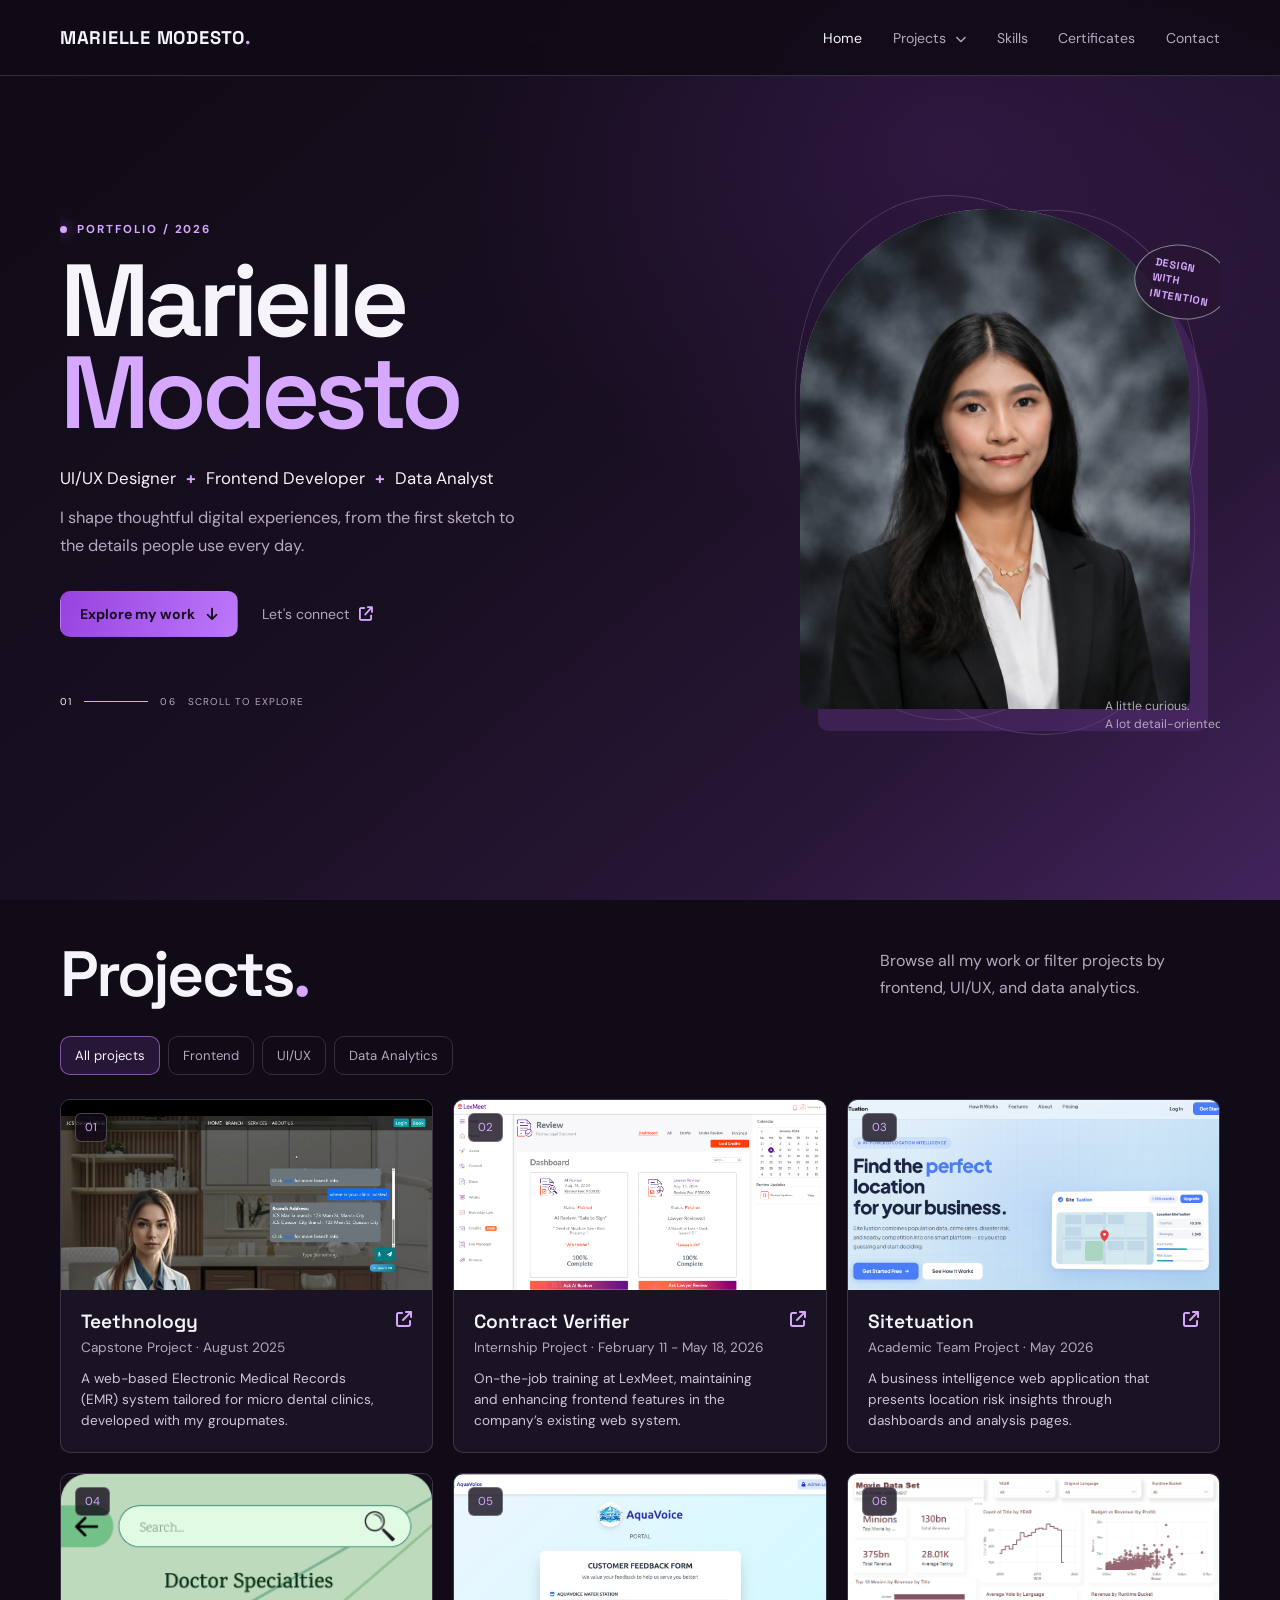
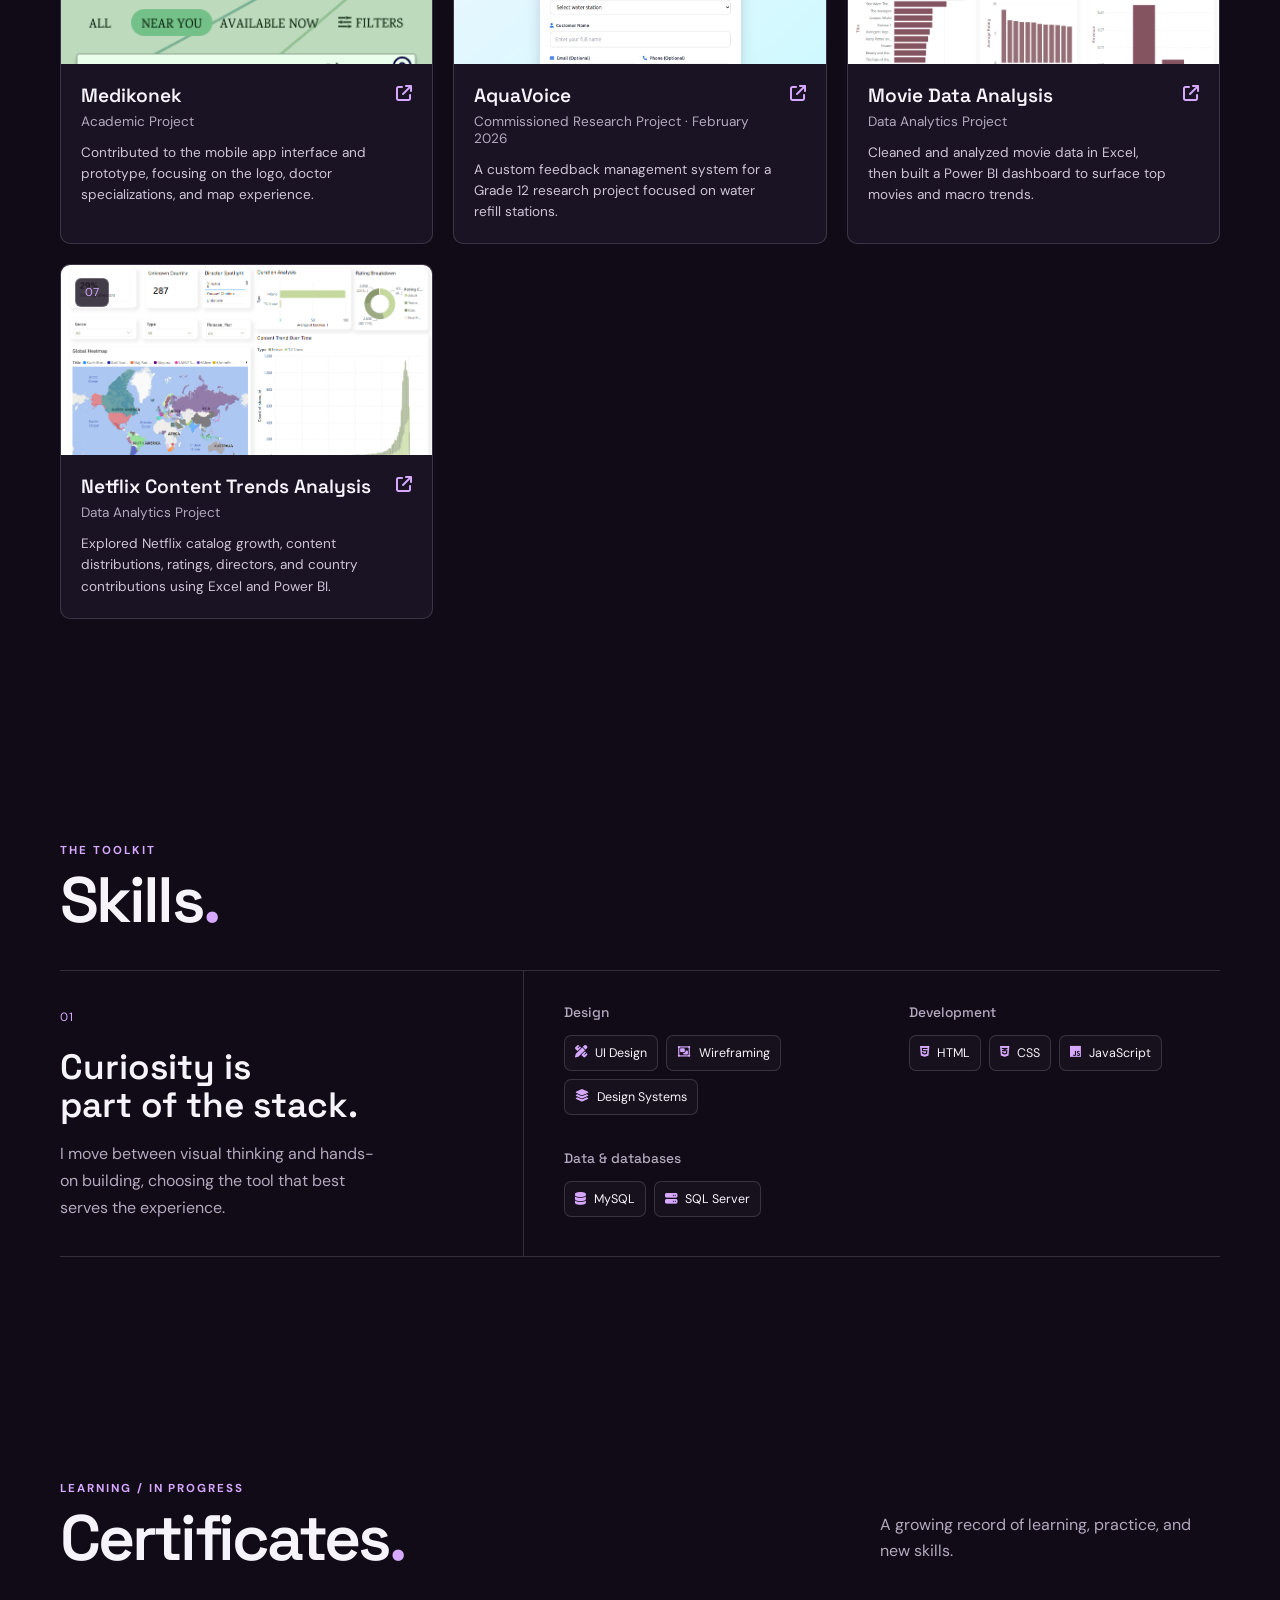
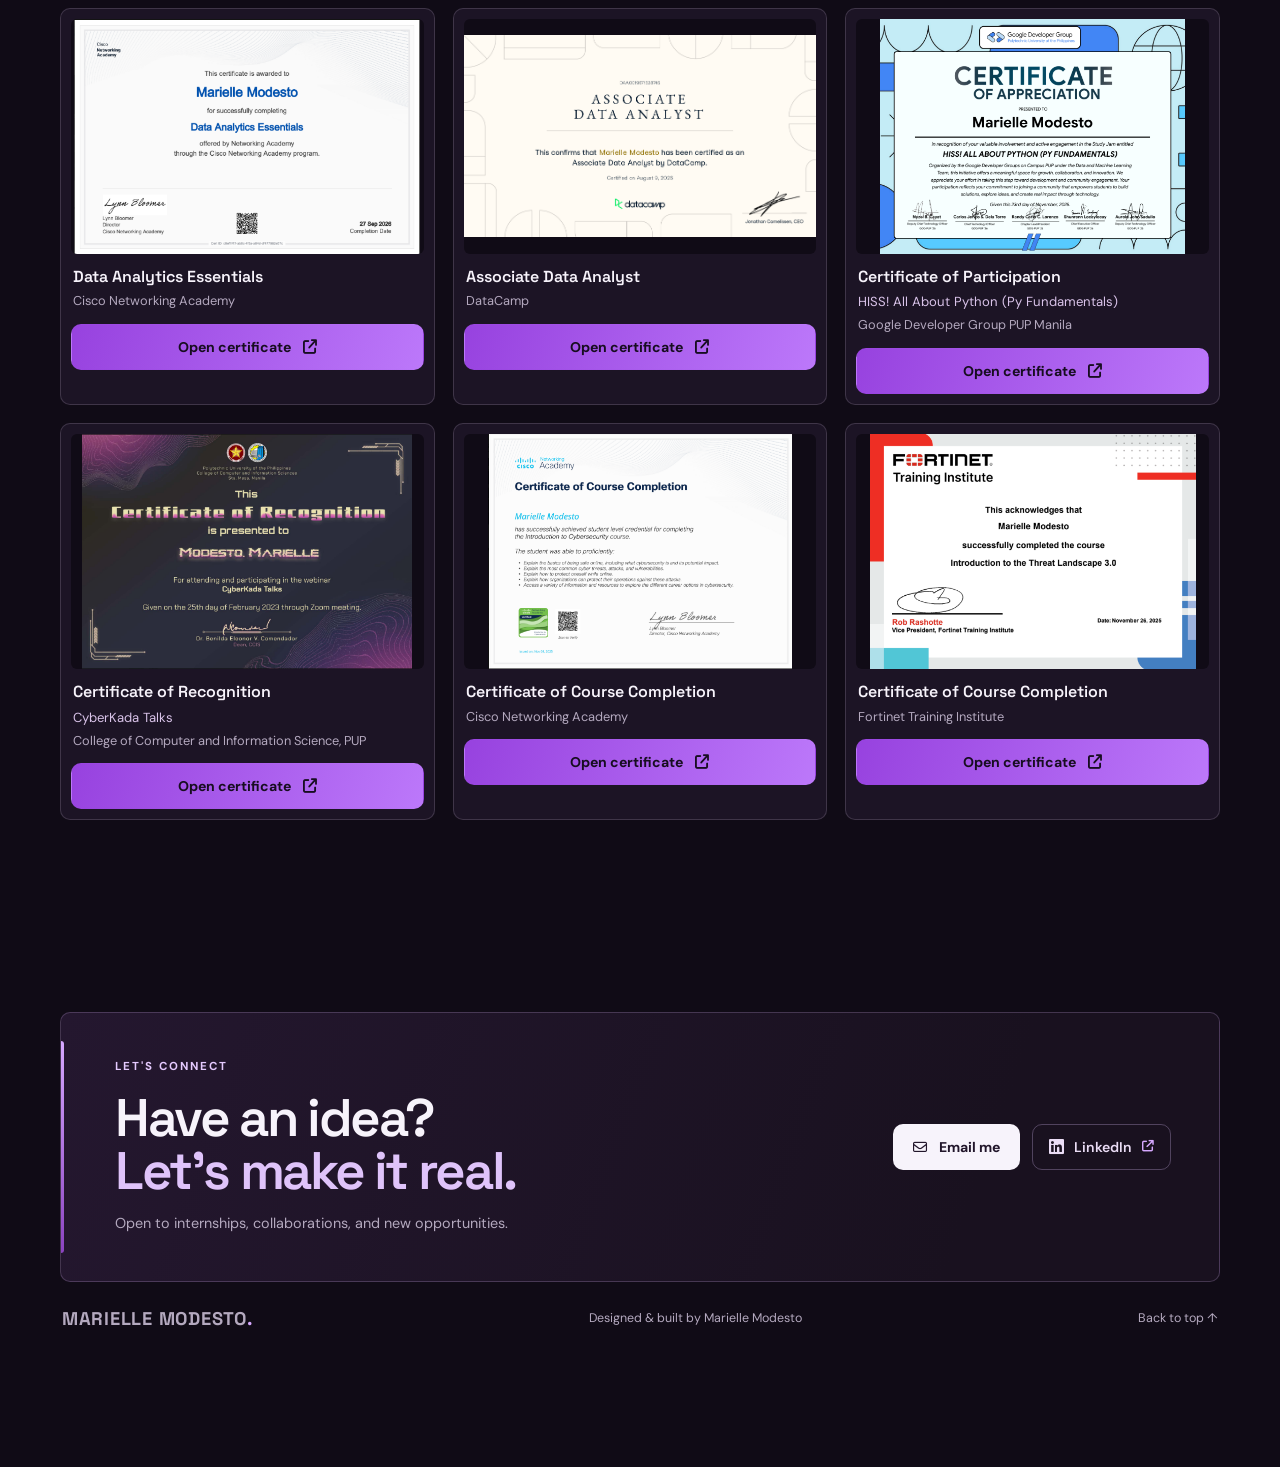
==== commit 3a1726c4: "finished building the portfolio" ====
--- a/Portfolio/index.html
+++ b/Portfolio/index.html
@@ -18,17 +18,16 @@
     <button class="menu-toggle" id="menuToggle" type="button" aria-label="Open navigation" aria-expanded="false"><i class="fa-solid fa-bars"></i></button>
     <nav class="main-nav" id="mainNav" aria-label="Main navigation">
       <a href="#home">Home</a>
-      <a href="#projects">Projects</a>
-      <a href="#skills">Skills</a>
-      <a href="#certificates">Certificates</a>
       <div class="roles-menu">
-        <button type="button" id="rolesMenuButton" aria-expanded="false" aria-controls="rolesMenu">Roles <i class="fa-solid fa-chevron-down"></i></button>
+        <button type="button" id="rolesMenuButton" aria-expanded="false" aria-controls="rolesMenu">Projects <i class="fa-solid fa-chevron-down"></i></button>
         <div class="roles-menu-panel" id="rolesMenu" hidden>
           <button type="button" data-role-filter="Frontend">Frontend</button>
           <button type="button" data-role-filter="UI/UX">UI/UX</button>
           <button type="button" data-role-filter="Data Analytics">Data Analytics</button>
         </div>
       </div>
+      <a href="#skills">Skills</a>
+      <a href="#certificates">Certificates</a>
       <a href="#contact">Contact</a>
     </nav>
   </header>
@@ -41,7 +40,7 @@
         <p class="hero-role">UI/UX Designer <b>+</b> Frontend Developer <b>+</b> Data Analyst</p>
         <p class="hero-summary">I shape thoughtful digital experiences, from the first sketch to the details people use every day.</p>
         <div class="hero-actions">
-          <a class="button button-primary" href="#projects">Explore my work <i class="fa-solid fa-arrow-down"></i></a>
+          <a class="button button-primary" href="#roles">Explore my work <i class="fa-solid fa-arrow-down"></i></a>
           <a class="text-link" href="#contact">Let's connect <i class="fa-solid fa-arrow-up-right-from-square"></i></a>
         </div>
         <div class="hero-index"><span>01</span><span class="index-line"></span><span>06</span><span>SCROLL TO EXPLORE</span></div>
@@ -54,12 +53,18 @@
       </div>
     </section>
 
-    <section class="projects section-shell section-block" id="projects">
+    <section class="roles section-shell section-block" id="roles">
       <div class="section-heading">
-        <div><p class="eyebrow">SELECTED WORK / 01—05</p><h2>Projects<span class="accent-dot">.</span></h2></div>
-        <p>Ideas made tangible across health, productivity, and location intelligence.</p>
+        <div><p class="eyebrow"></p><h2>Projects<span class="accent-dot">.</span></h2></div>
+        <p>Browse all my work or filter projects by frontend, UI/UX, and data analytics.</p>
       </div>
-      <div class="project-grid" id="projectGrid" aria-live="polite"></div>
+      <div class="role-filters" role="group" aria-label="Filter projects by role">
+        <button class="role-filter active" type="button" data-role-filter="All">All projects</button>
+        <button class="role-filter" type="button" data-role-filter="Frontend">Frontend</button>
+        <button class="role-filter" type="button" data-role-filter="UI/UX">UI/UX</button>
+        <button class="role-filter" type="button" data-role-filter="Data Analytics">Data Analytics</button>
+      </div>
+      <div class="project-grid role-project-grid" id="roleProjectGrid" aria-live="polite"></div>
     </section>
 
     <section class="skills section-shell section-block" id="skills">
@@ -86,28 +91,19 @@
       <div class="certificate-grid" id="certificateGrid"></div>
     </section>
 
-    <section class="roles section-shell section-block" id="roles">
-      <div class="section-heading">
-        <div><p class="eyebrow">EXPLORE BY DISCIPLINE</p><h2>Roles<span class="accent-dot">.</span></h2></div>
-        <p>Choose a role to see the projects that connect with that part of my practice.</p>
-      </div>
-      <div class="role-filters" role="group" aria-label="Filter projects by role">
-        <button class="role-filter active" type="button" data-role-filter="All">All projects</button>
-        <button class="role-filter" type="button" data-role-filter="Frontend">Frontend</button>
-        <button class="role-filter" type="button" data-role-filter="UI/UX">UI/UX</button>
-        <button class="role-filter" type="button" data-role-filter="Data Analytics">Data Analytics</button>
-      </div>
-      <div class="project-grid role-project-grid" id="roleProjectGrid" aria-live="polite"></div>
-    </section>
-
     <section class="contact section-shell section-block" id="contact">
       <div class="contact-panel">
-        <p class="eyebrow">HAVE A GOOD PROJECT IN MIND?</p>
-        <h2>Let's make<br><span>something matter.</span></h2>
-        <a class="button button-light" href="mailto:modestomarielle15@gmail.com">Say hello <i class="fa-solid fa-arrow-up-right-from-square"></i></a>
-        <div class="contact-email"><i class="fa-regular fa-envelope"></i> modestomarielle15@gmail.com</div>
+        <div class="contact-copy">
+          <p class="eyebrow">LET'S CONNECT</p>
+          <h2>Have an idea?<br><span>Let's make it real.</span></h2>
+          <p class="contact-note">Open to internships, collaborations, and new opportunities.</p>
+        </div>
+        <div class="contact-actions">
+          <a class="button button-light" href="mailto:modestomarielle15@gmail.com"><i class="fa-regular fa-envelope"></i> Email me</a>
+          <a class="contact-link" href="https://www.linkedin.com/in/marielle-modesto/" target="_blank" rel="noopener noreferrer"><i class="fa-brands fa-linkedin"></i> LinkedIn <i class="fa-solid fa-arrow-up-right-from-square" aria-hidden="true"></i></a>
+        </div>
       </div>
-      <footer><a class="wordmark" href="#home">MM<span>.</span></a><span>Designed &amp; built by Marielle Modesto</span><a href="#home">Back to top ↑</a></footer>
+      <footer><a class="wordmark" href="#home">MARIELLE MODESTO<span>.</span></a><span>Designed &amp; built by Marielle Modesto</span><a href="#home">Back to top ↑</a></footer>
     </section>
   </main>
 
--- a/Portfolio/css/portfolio.css
+++ b/Portfolio/css/portfolio.css
@@ -75,6 +75,22 @@
 .project-card-link { display: block; height: 100%; }
 .project-image { position: relative; height: clamp(190px, 25vw, 290px); overflow: hidden; background: #130e19; }
 .project-image img { width: 100%; height: 100%; object-fit: cover; object-position: top center; transition: transform .45s ease; }
+.project-image-generated { display: grid; place-items: center; isolation: isolate; }
+.project-image-generated::before, .project-image-generated::after { position: absolute; z-index: -1; border: 1px solid #ffffff24; border-radius: 50%; content: ''; }
+.project-image-generated::before { width: 300px; aspect-ratio: 1; }
+.project-image-generated::after { width: 230px; aspect-ratio: 1; }
+.analytics-cover-movies { background: linear-gradient(140deg, #203047, #36566c 55%, #d48457); }
+.analytics-cover-netflix { background: linear-gradient(140deg, #3d1822, #792c38 58%, #d69a52); }
+.generated-cover-content { width: 100%; height: 100%; display: flex; flex-direction: column; align-items: center; justify-content: center; gap: 12px; padding: 20px; text-align: center; }
+.generated-cover-label { color: #ffffffb8; font-size: .65rem; font-weight: 700; letter-spacing: .16em; }
+.generated-cover-content > i { color: #fff; font-size: 2.2rem; }
+.generated-cover-title { max-width: 90%; font: 600 1.5rem/1.1 var(--display); }
+.generated-cover-bars { height: 38px; display: flex; align-items: end; gap: 5px; opacity: .76; }
+.generated-cover-bars i { width: 9px; height: 30%; border-radius: 3px 3px 0 0; background: #ffffffcc; }
+.generated-cover-bars i:nth-child(2) { height: 58%; }
+.generated-cover-bars i:nth-child(3) { height: 42%; }
+.generated-cover-bars i:nth-child(4) { height: 88%; }
+.generated-cover-bars i:nth-child(5) { height: 66%; }
 .project-card:hover .project-image img { transform: scale(1.035); }
 .project-count { position: absolute; top: 13px; left: 14px; padding: 6px 9px; border: 1px solid #ffffff40; border-radius: 6px; background: #110a19c9; color: var(--purple-light); font-size: .72rem; }
 .project-card-copy { display: flex; align-items: start; justify-content: space-between; gap: 15px; padding: 19px 20px 21px; }
@@ -96,22 +112,32 @@
 .empty-certificates h3 { margin: 0 0 5px; font: 600 1.15rem var(--display); }
 .empty-certificates p { margin: 0; color: var(--muted); font-size: .88rem; }
 .certificate-grid { display: grid; grid-template-columns: repeat(3, minmax(0, 1fr)); gap: 18px; margin-top: 20px; }
-.certificate-card { padding: 10px; border: 1px solid var(--line); border-radius: var(--radius); background: var(--panel); cursor: pointer; }
-.certificate-card img { width: 100%; aspect-ratio: 1.5; object-fit: cover; border-radius: 6px; }
-.certificate-card h3 { margin: 12px 2px 4px; font: 600 1rem var(--display); }
+.certificate-card { min-width: 0; padding: 10px; border: 1px solid var(--line); border-radius: var(--radius); background: var(--panel); }
+.certificate-preview-button { display: block; width: 100%; padding: 0; border: 0; background: transparent; color: inherit; text-align: left; cursor: pointer; }
+.certificate-card img { width: 100%; aspect-ratio: 1.5; object-fit: contain; border-radius: 6px; background: #100b16; }
+.certificate-card-copy { display: flex; flex-direction: column; gap: 5px; padding: 12px 2px 3px; }
+.certificate-card-title { font: 600 1rem/1.35 var(--display); }
+.certificate-card-subject { color: #d9c3e9; font-size: .82rem; line-height: 1.45; }
+.certificate-card-issuer { color: var(--muted); font-size: .8rem; line-height: 1.45; }
 .certificate-card .button { width: 100%; margin-top: 10px; }
+.empty-certificates[hidden] { display: none; }
 .role-filters { display: flex; flex-wrap: wrap; gap: 8px; margin: -8px 0 24px; }
 .role-filter { min-height: 39px; padding: 0 14px; border: 1px solid var(--line); border-radius: var(--radius); background: transparent; color: var(--muted); font-size: .82rem; cursor: pointer; }
 .role-filter.active, .role-filter:hover { border-color: #c68cff8c; background: #a855f727; color: var(--white); }
 .role-project-grid { grid-template-columns: repeat(3, minmax(0, 1fr)); }
 .role-project-grid .project-image { height: 190px; }
 .contact { padding-top: 80px; }
-.contact-panel { position: relative; overflow: hidden; padding: clamp(32px, 7vw, 78px); border: 1px solid #e0c2ff42; border-radius: var(--radius); background: linear-gradient(120deg, #321e43, #5e3280 65%, #9360b1); }
-.contact-panel::after { position: absolute; top: -110px; right: 8%; width: 340px; aspect-ratio: 1; border: 1px solid #ffffff36; border-radius: 50%; content: ''; box-shadow: 0 0 0 28px #ffffff08, 0 0 0 58px #ffffff05; }
+.contact-panel { position: relative; display: flex; align-items: center; justify-content: space-between; gap: 32px; overflow: hidden; padding: 46px 48px 46px 54px; border: 1px solid #e0c2ff35; border-radius: var(--radius); background: linear-gradient(110deg, #24172f, #19111f 78%); }
+.contact-panel::before { position: absolute; top: 28px; bottom: 28px; left: 0; width: 3px; border-radius: 0 3px 3px 0; background: linear-gradient(#d6a8ff, #8b43c0); content: ''; }
 .contact-panel .eyebrow { color: #e5caff; }
-.contact-panel h2 { position: relative; z-index: 1; margin-bottom: 28px; font-size: clamp(2.5rem, 6vw, 5.5rem); }
+.contact-panel h2 { position: relative; z-index: 1; margin-bottom: 14px; font-size: 3.3rem; }
 .contact-panel h2 span { color: #dfc3fa; }
-.contact-email { display: inline-flex; align-items: center; gap: 9px; margin-left: 18px; color: #eadcf5; font-size: .82rem; }
+.contact-note { margin: 0; color: var(--muted); font-size: .9rem; line-height: 1.6; }
+.contact-actions { display: flex; flex-wrap: wrap; align-items: center; gap: 12px; }
+.contact-link { min-height: 46px; display: inline-flex; align-items: center; gap: 10px; padding: 0 16px; border: 1px solid #e0c2ff48; border-radius: var(--radius); color: #eadcf5; font-size: .88rem; font-weight: 600; transition: border-color .2s ease, background .2s ease; }
+.contact-link:hover { border-color: var(--purple-light); background: #ffffff0a; }
+.contact-link i:first-child { font-size: 1.05rem; }
+.contact-link i:last-child { color: var(--purple-light); font-size: .72rem; }
 .contact footer { display: flex; align-items: center; justify-content: space-between; gap: 20px; padding: 25px 2px; color: var(--muted); font-size: .78rem; }
 .certificate-modal[hidden] { display: none; }
 .certificate-modal { position: fixed; z-index: 50; inset: 0; display: grid; place-items: center; padding: 20px; }
@@ -129,6 +155,15 @@
 .detail-meta { display: flex; flex-wrap: wrap; gap: 9px; margin: 22px 0 35px; }
 .detail-meta span { padding: 7px 11px; border: 1px solid var(--line); border-radius: 20px; color: var(--muted); font-size: .77rem; }
 .detail-description { max-width: 760px; color: #d0c5d8; font-size: 1.05rem; line-height: 1.8; }
+.detail-technologies, .detail-contributions { max-width: 800px; margin-top: 34px; }
+.detail-technologies h2, .detail-contributions h2 { margin: 0 0 14px; font: 600 1.2rem var(--display); }
+.detail-contributions ul { display: grid; gap: 12px; margin: 0; padding: 0; list-style: none; }
+.detail-contributions li { position: relative; padding-left: 22px; color: #d0c5d8; line-height: 1.7; }
+.detail-contributions li::before { position: absolute; left: 0; color: var(--purple-light); content: '↗'; }
+.detail-project-link { margin-top: 30px; }
+.detail-project-links { display: flex; flex-wrap: wrap; gap: 10px; margin-top: 30px; }
+.detail-project-links .detail-project-link { margin-top: 0; }
+.project-card-copy .project-card-summary { margin-top: 12px; color: #d0c5d8; line-height: 1.55; }
 .detail-gallery { display: grid; grid-template-columns: repeat(2, minmax(0, 1fr)); gap: 15px; margin-top: 42px; }
 .detail-gallery figure { margin: 0; overflow: hidden; border: 1px solid var(--line); border-radius: var(--radius); background: #0c0910; }
 .detail-gallery figure:first-child:nth-last-child(odd) { grid-column: 1 / -1; }
@@ -175,8 +210,10 @@
   .skill-groups { grid-template-columns: 1fr; gap: 22px; }
   .role-project-grid { grid-template-columns: 1fr; }
   .role-project-grid .project-image { height: 220px; }
-  .contact-panel { padding: 31px 22px; }
-  .contact-email { display: flex; margin: 18px 0 0; }
+  .contact-panel { align-items: flex-start; flex-direction: column; gap: 24px; padding: 31px 22px 31px 28px; }
+  .contact-panel h2 { font-size: 2.35rem; }
+  .contact-actions { align-items: stretch; flex-direction: column; width: 100%; }
+  .contact-actions > * { justify-content: center; }
   .contact footer { flex-wrap: wrap; }
   .contact footer > span { order: 3; width: 100%; }
   .detail-main { width: calc(100% - 32px); }
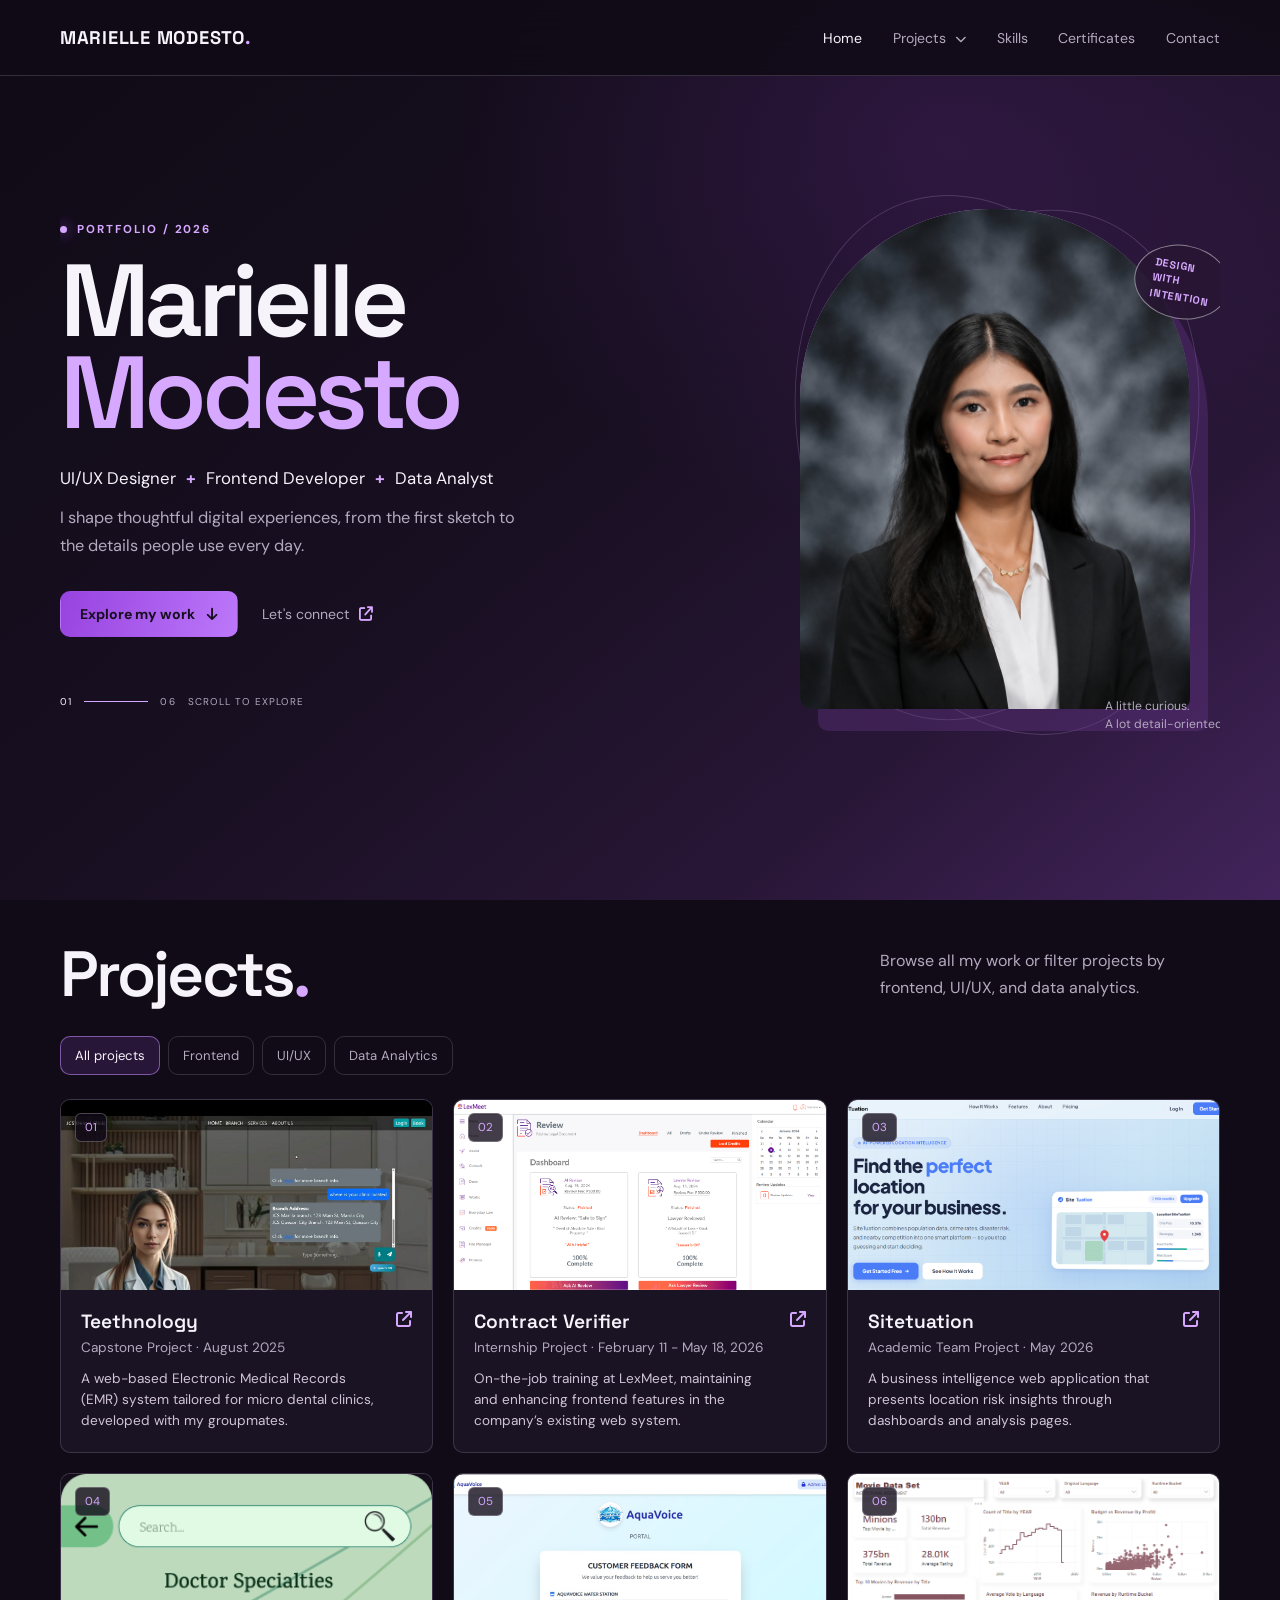
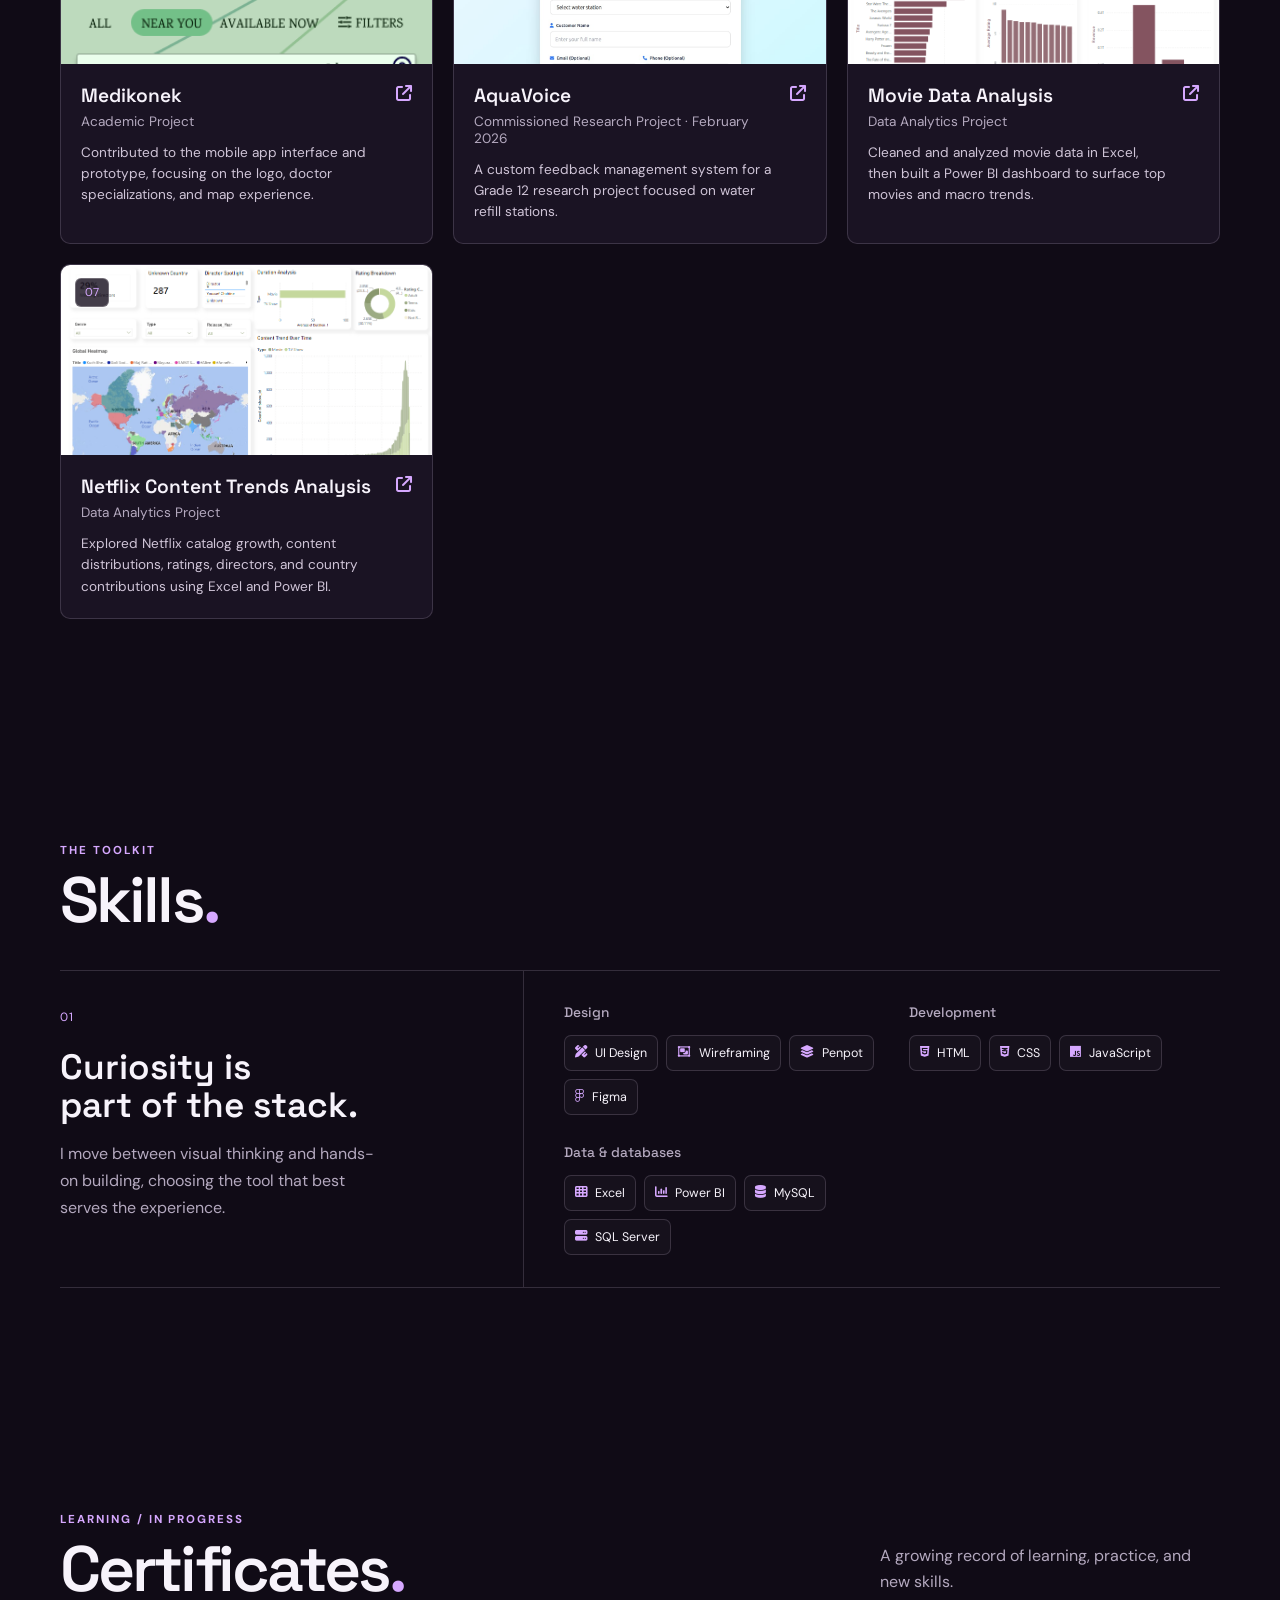
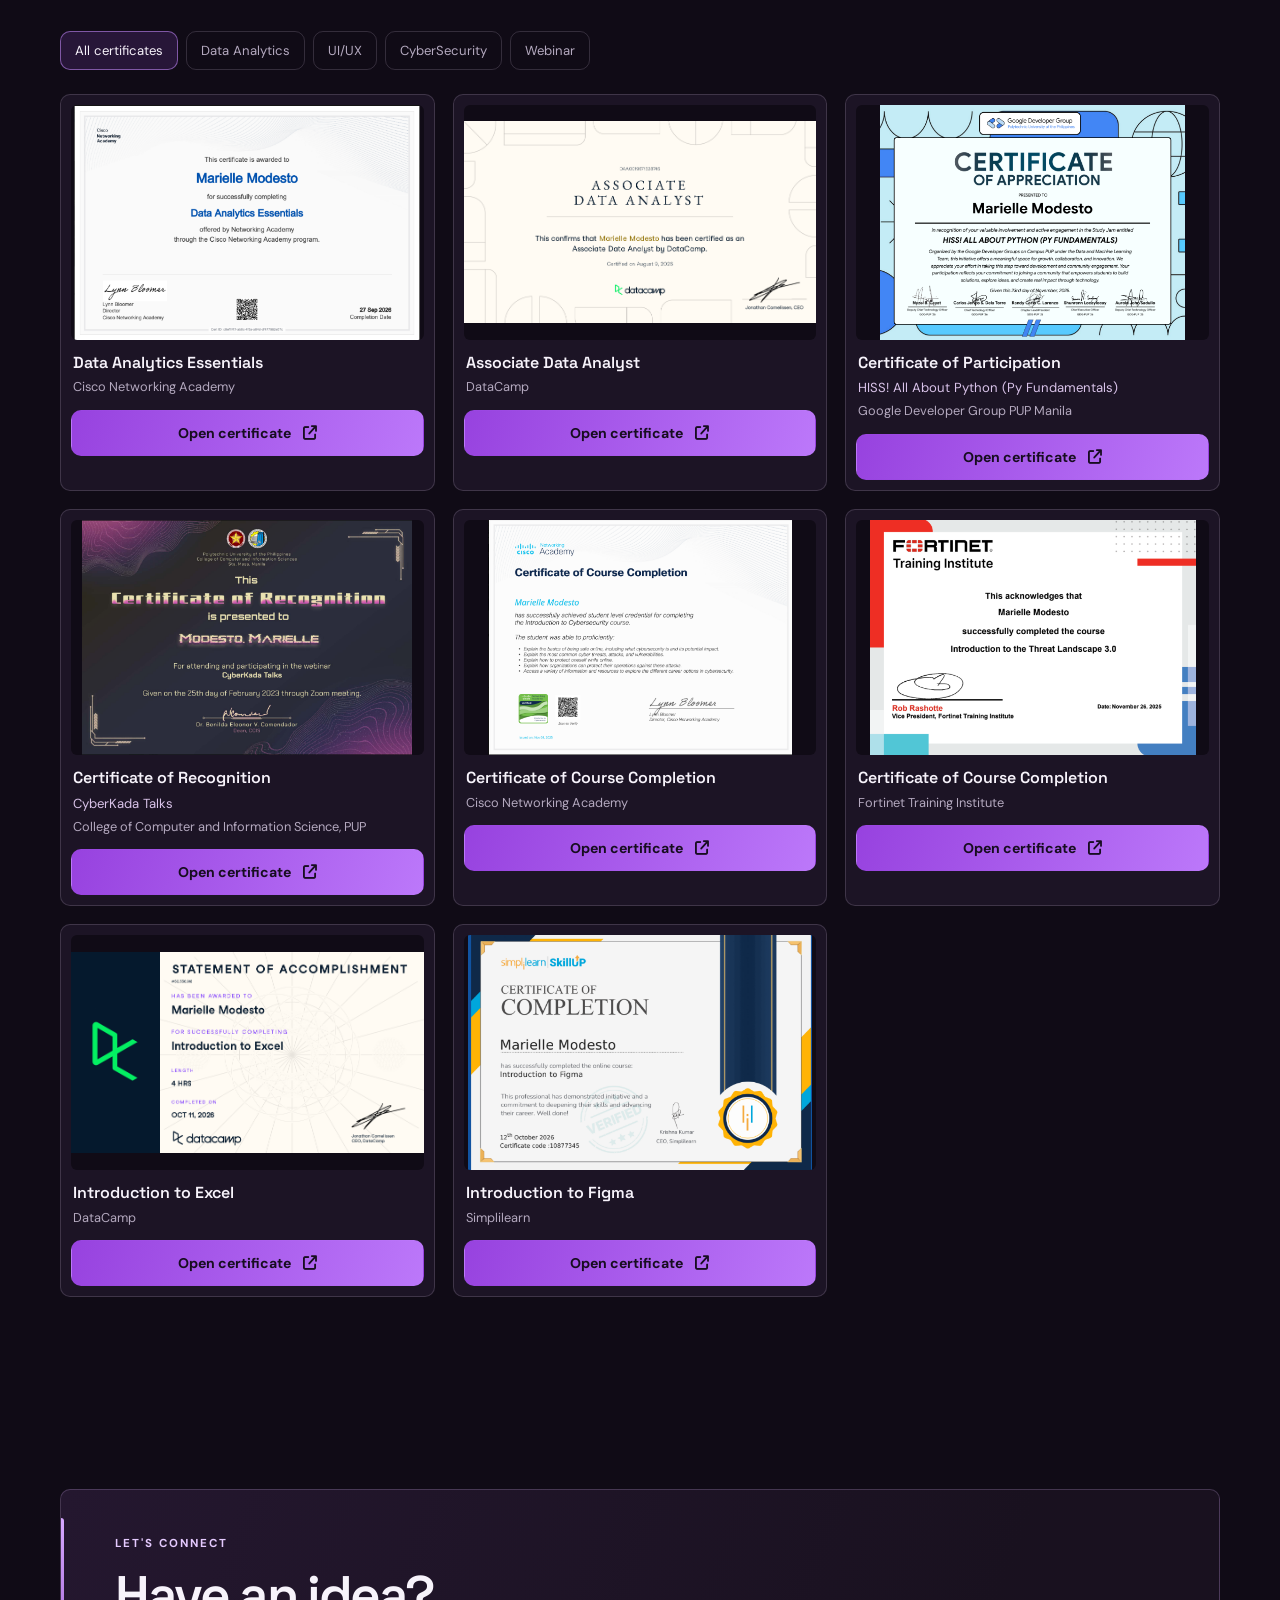
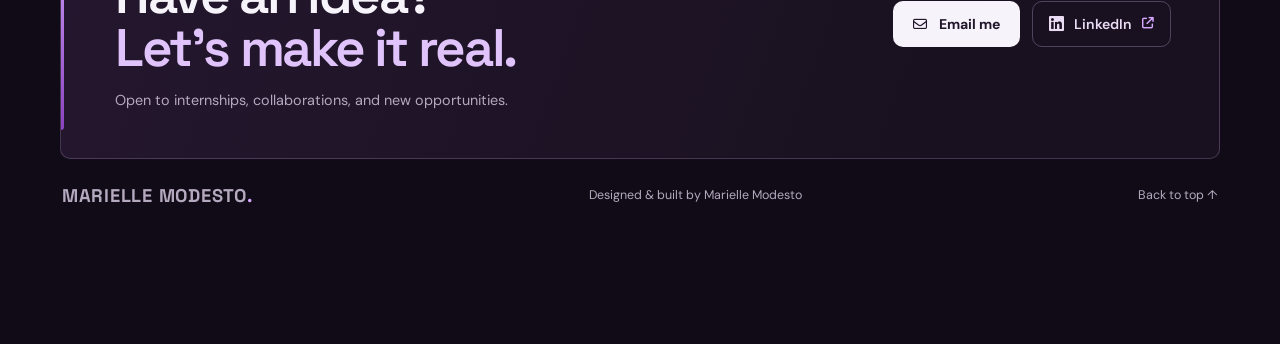
==== commit 3073d7c3: "Adjusting and Enhancing the Portfolio" ====
--- a/Portfolio/index.html
+++ b/Portfolio/index.html
@@ -75,9 +75,9 @@
       <div class="skills-layout">
         <div class="skills-intro"><span class="skills-number">01</span><h3>Curiosity is<br>part of the stack.</h3><p>I move between visual thinking and hands-on building, choosing the tool that best serves the experience.</p></div>
         <div class="skill-groups">
-          <div class="skill-group"><h3>Design</h3><div class="skill-list"><span><i class="fa-solid fa-pen-ruler"></i> UI Design</span><span><i class="fa-regular fa-object-group"></i> Wireframing</span><span><i class="fa-solid fa-layer-group"></i> Design Systems</span></div></div>
+          <div class="skill-group"><h3>Design</h3><div class="skill-list"><span><i class="fa-solid fa-pen-ruler"></i> UI Design</span><span><i class="fa-regular fa-object-group"></i> Wireframing</span><span><i class="fa-solid fa-layer-group"></i> Penpot</span><span><i class="fa-brands fa-figma"></i> Figma</span></div></div>
           <div class="skill-group"><h3>Development</h3><div class="skill-list"><span><i class="fa-brands fa-html5"></i> HTML</span><span><i class="fa-brands fa-css3-alt"></i> CSS</span><span><i class="fa-brands fa-js"></i> JavaScript</span></div></div>
-          <div class="skill-group"><h3>Data &amp; databases</h3><div class="skill-list"><span><i class="fa-solid fa-database"></i> MySQL</span><span><i class="fa-solid fa-server"></i> SQL Server</span></div></div>
+          <div class="skill-group"><h3>Data &amp; databases</h3><div class="skill-list"><span><i class="fa-solid fa-table-cells"></i> Excel</span><span><i class="fa-solid fa-chart-column"></i> Power BI</span><span><i class="fa-solid fa-database"></i> MySQL</span><span><i class="fa-solid fa-server"></i> SQL Server</span></div></div>
         </div>
       </div>
     </section>
@@ -86,6 +86,13 @@
       <div class="section-heading">
         <div><p class="eyebrow">LEARNING / IN PROGRESS</p><h2>Certificates<span class="accent-dot">.</span></h2></div>
         <p>A growing record of learning, practice, and new skills.</p>
+      </div>
+      <div class="role-filters certificate-filters" role="group" aria-label="Filter certificates by category">
+        <button class="role-filter active" type="button" data-certificate-filter="All">All certificates</button>
+        <button class="role-filter" type="button" data-certificate-filter="Data Analytics">Data Analytics</button>
+        <button class="role-filter" type="button" data-certificate-filter="UI/UX">UI/UX</button>
+        <button class="role-filter" type="button" data-certificate-filter="CyberSecurity">CyberSecurity</button>
+        <button class="role-filter" type="button" data-certificate-filter="Webinar">Webinar</button>
       </div>
       <div class="empty-certificates"><i class="fa-regular fa-folder-open"></i><div><h3>Nothing filed here yet.</h3><p>Certificate files were not included with the portfolio materials.</p></div></div>
       <div class="certificate-grid" id="certificateGrid"></div>
